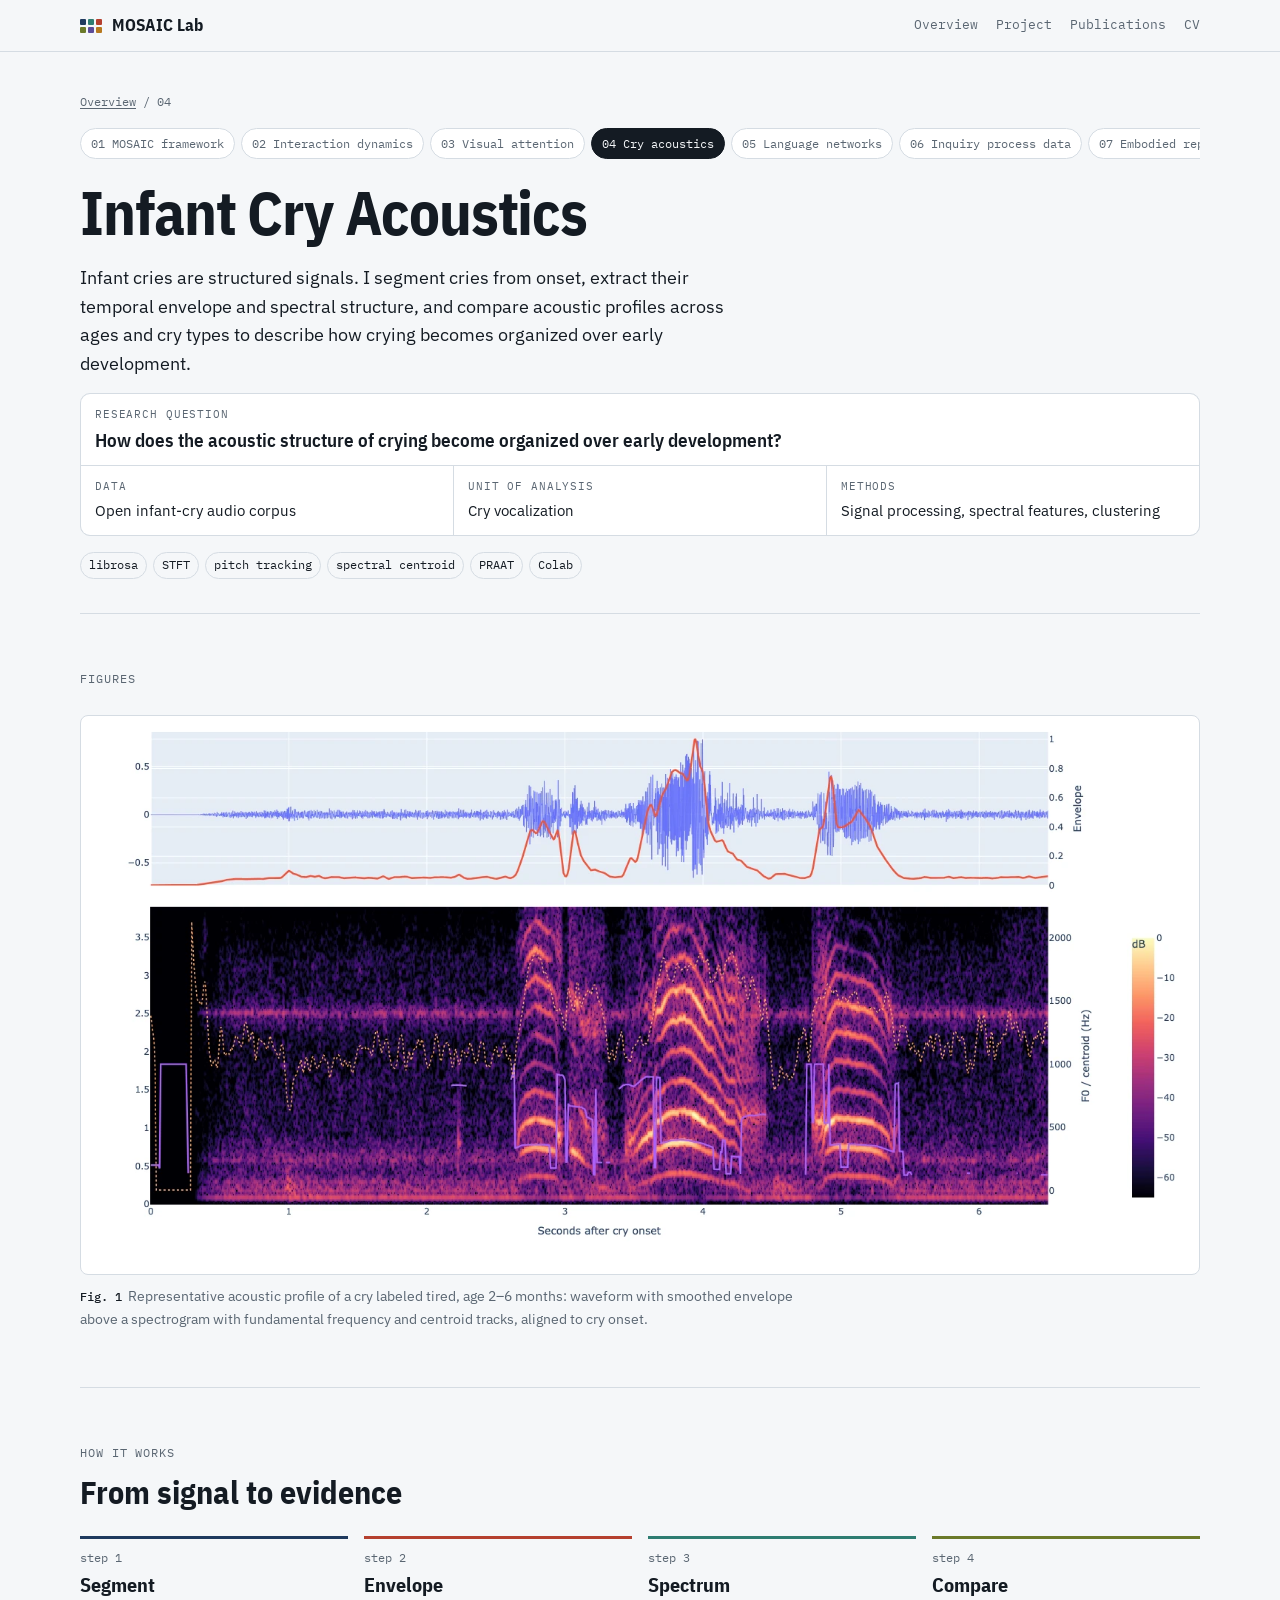
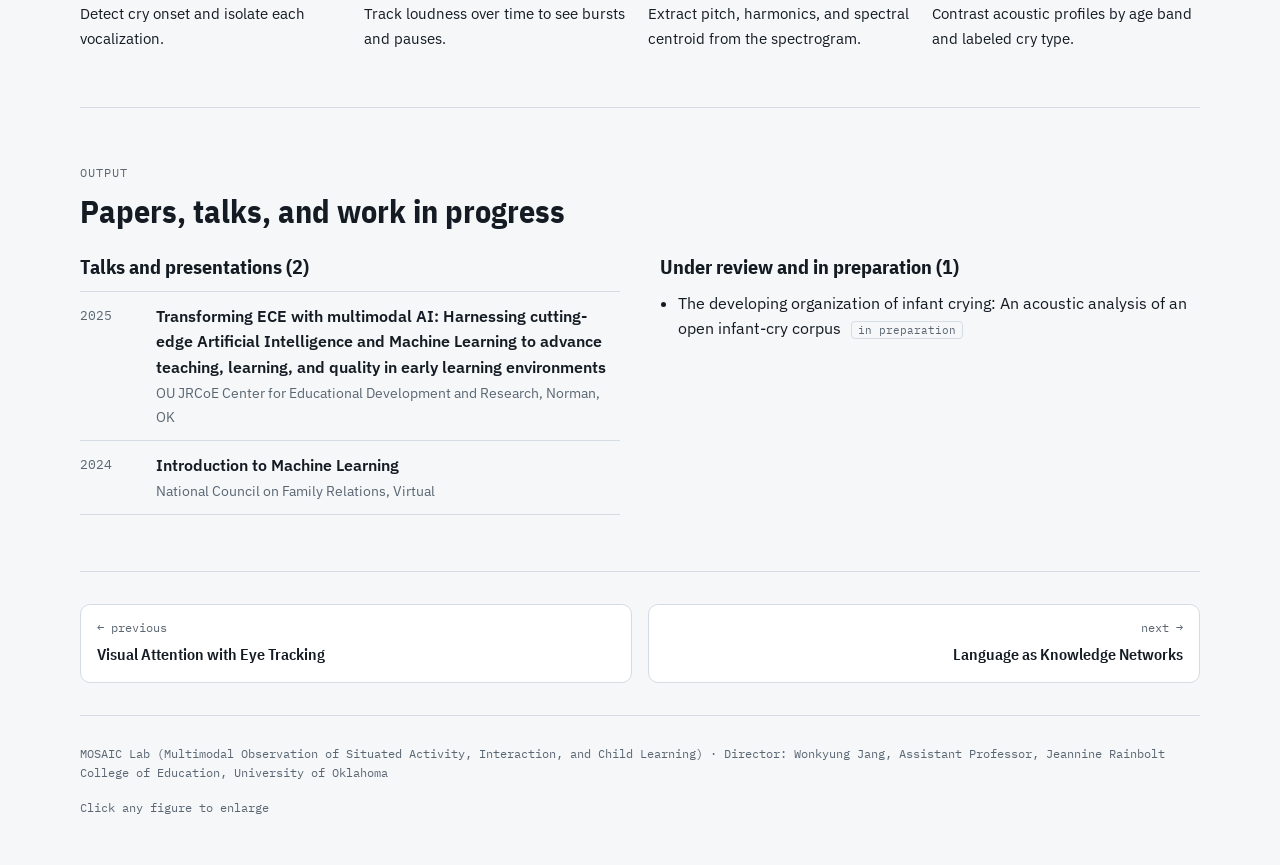
==== acoustics.html @ 07bcce08 "Add files via upload" ====
<!doctype html>
<html lang="en">
<head>
<meta charset="utf-8">
<meta name="viewport" content="width=device-width, initial-scale=1, viewport-fit=cover">
<title>Cry acoustics · MOSAIC Lab</title>
<meta name="description" content="Signal processing on an open infant-cry corpus: envelopes, spectrograms, and pitch tracks by age and cry type.">
<link rel="preconnect" href="https://fonts.googleapis.com">
<link rel="stylesheet" href="https://fonts.googleapis.com/css2?family=IBM+Plex+Sans+Condensed:wght@500;600;700&family=IBM+Plex+Sans:ital,wght@0,400;0,500;0,600;1,400&family=IBM+Plex+Mono:wght@400;500&display=swap">
<link rel="stylesheet" href="site.css">
</head>
<body>
<header class="bar"><div class="wrap">
<a class="nm" href="index.html"><i aria-hidden="true"><b style="background:var(--navy)"></b><b style="background:var(--teal)"></b><b style="background:var(--brick)"></b><b style="background:var(--olive)"></b><b style="background:var(--violet)"></b><b style="background:var(--ochre)"></b></i>MOSAIC Lab</a>
<nav aria-label="Main"><ul><li><a href="index.html">Overview</a></li><li><a href="snapshot.html">Project</a></li><li><a href="publications.html">Publications</a></li><li><a href="cv.html">CV</a></li></ul></nav></div></header>
<div class="wrap">
<div class="phead"><p class="crumb"><a href="index.html">Overview</a> / 04</p><nav class="subnav" aria-label="Research areas"><a href="mosaic.html">01 MOSAIC framework</a><a href="interaction.html">02 Interaction dynamics</a><a href="attention.html">03 Visual attention</a><a href="acoustics.html" aria-current="page">04 Cry acoustics</a><a href="language.html">05 Language networks</a><a href="inquiry.html">06 Inquiry process data</a><a href="embodiment.html">07 Embodied representation</a><a href="genai.html">08 Generative AI audits</a><a href="trajectories.html">09 Family &amp; community systems</a></nav><h1>Infant Cry Acoustics</h1><p class="lede">Infant cries are structured signals. I segment cries from onset, extract their temporal envelope and spectral structure, and compare acoustic profiles across ages and cry types to describe how crying becomes organized over early development.</p><dl class="spec"><div class="q"><dt>Research question</dt><dd>How does the acoustic structure of crying become organized over early development?</dd></div><div><dt>Data</dt><dd>Open infant-cry audio corpus</dd></div><div><dt>Unit of analysis</dt><dd>Cry vocalization</dd></div><div><dt>Methods</dt><dd>Signal processing, spectral features, clustering</dd></div></dl><div class="chips"><span>librosa</span><span>STFT</span><span>pitch tracking</span><span>spectral centroid</span><span>PRAAT</span><span>Colab</span></div></div>
<section aria-label="Figures"><p class="lbl">Figures</p><div class="figs wide"><figure><button class="plate" type="button" data-zoom="cry-spectrogram.webp" data-cap="Representative acoustic profile of a cry labeled tired, age 2–6 months: waveform with smoothed envelope above a spectrogram with fundamental frequency and centroid tracks, aligned to cry onset."><img src="cry-spectrogram.webp" alt="Waveform, envelope, and spectrogram of an infant cry" width="1484" height="728" loading="lazy"></button><figcaption><b>Fig. 1</b>Representative acoustic profile of a cry labeled tired, age 2–6 months: waveform with smoothed envelope above a spectrogram with fundamental frequency and centroid tracks, aligned to cry onset.</figcaption></figure></div></section>
<section aria-labelledby="h-app"><div class="prose"><p class="lbl">How it works</p><h2 id="h-app">From signal to evidence</h2></div><div class="steps"><div class="step"><span class="k">step 1</span><h3>Segment</h3><p>Detect cry onset and isolate each vocalization.</p></div><div class="step"><span class="k">step 2</span><h3>Envelope</h3><p>Track loudness over time to see bursts and pauses.</p></div><div class="step"><span class="k">step 3</span><h3>Spectrum</h3><p>Extract pitch, harmonics, and spectral centroid from the spectrogram.</p></div><div class="step"><span class="k">step 4</span><h3>Compare</h3><p>Contrast acoustic profiles by age band and labeled cry type.</p></div></div></section>
<section aria-labelledby="h-pp"><div class="prose"><p class="lbl">Output</p><h2 id="h-pp">Papers, talks, and work in progress</h2></div><div class="cols2"><div class="block"><h3>Talks and presentations (2)</h3><ol class="bib"><li><span class="y">2025</span><div><p class="t">Transforming ECE with multimodal AI: Harnessing cutting-edge Artificial Intelligence and Machine Learning to advance teaching, learning, and quality in early learning environments</p><p class="v">OU JRCoE Center for Educational Development and Research, Norman, OK</p></div></li><li><span class="y">2024</span><div><p class="t">Introduction to Machine Learning</p><p class="v">National Council on Family Relations, Virtual</p></div></li></ol></div><div class="block"><h3>Under review and in preparation (1)</h3><ul class="clean"><li>The developing organization of infant crying: An acoustic analysis of an open infant-cry corpus <span class="tag">in preparation</span></li></ul></div></div></section>
<nav class="pager" aria-label="Previous and next"><a href="attention.html"><span>← previous</span>Visual Attention with Eye Tracking</a><a class="nx" href="language.html"><span>next →</span>Language as Knowledge Networks</a></nav>
<footer><span>MOSAIC Lab (Multimodal Observation of Situated Activity, Interaction, and Child Learning) · Director: Wonkyung Jang, Assistant Professor, Jeannine Rainbolt College of Education, University of Oklahoma</span><span>Click any figure to enlarge</span></footer>
</div>
<div class="lb" id="lb" hidden role="dialog" aria-modal="true" aria-label="Figure viewer">
<div class="lbbar"><span id="lbcap"></span><span style="display:flex;gap:8px"><button type="button" id="lbz">Zoom 2×</button><button type="button" id="lbx">Close</button></span></div>
<div class="lbimg"><img id="lbimg" alt=""></div></div>
<script src="site.js"></script>
</body>
</html>
---- site.css ----
/* Layout: technical project-page grammar across a multi-page site. 1120px column; each research page = header, figure plates (white like paper figures), method card with equations, then findings, papers, and ongoing work. Palette taken from the figures: caregiver navy, child brick, approach teal, recurrence olive. */
[hidden]{display:none!important}
:root{
  --bg:#F5F7F9; --surface:#FFFFFF; --plate:#FFFFFF; --ink:#141B23; --muted:#5A6672; --rule:#D5DCE3; --soft:#EAEFF3;
  --navy:#1F3A5F; --brick:#B5402F; --teal:#2E7D72; --olive:#6B7A2A; --ochre:#B7791F; --violet:#5B4B9A;
  --accent:#1F3A5F; --accent-2:#B5402F;
  --display:"IBM Plex Sans Condensed","Arial Narrow",system-ui,sans-serif;
  --body:"IBM Plex Sans","Segoe UI",system-ui,sans-serif;
  --mono:"IBM Plex Mono",ui-monospace,Menlo,Consolas,monospace;
  --math:"STIX Two Text","Cambria Math",Georgia,serif;
}
@media (prefers-color-scheme: dark){:root:not([data-theme="light"]){
  --bg:#0E1318; --surface:#151C23; --plate:#F7F7F5; --ink:#E5EBF0; --muted:#97A4B0; --rule:#29343E; --soft:#1B242C;
  --navy:#8FB0DA; --brick:#EE8B78; --teal:#6CC5B6; --olive:#B9C774; --ochre:#E3B254; --violet:#B3A4F0;
  --accent:#8FB0DA; --accent-2:#EE8B78; color-scheme:dark}}
:root[data-theme="dark"]{
  --bg:#0E1318; --surface:#151C23; --plate:#F7F7F5; --ink:#E5EBF0; --muted:#97A4B0; --rule:#29343E; --soft:#1B242C;
  --navy:#8FB0DA; --brick:#EE8B78; --teal:#6CC5B6; --olive:#B9C774; --ochre:#E3B254; --violet:#B3A4F0;
  --accent:#8FB0DA; --accent-2:#EE8B78; color-scheme:dark}

*{box-sizing:border-box}
html{scroll-behavior:smooth}
@media (prefers-reduced-motion:reduce){html{scroll-behavior:auto}}
body{background:var(--bg);color:var(--ink);font-family:var(--body);font-size:1rem;line-height:1.62;margin:0;padding-inline:20px;padding-block:0}
.wrap{max-width:1120px;margin-inline:auto}
a{color:var(--accent);text-underline-offset:2px}
:focus-visible{outline:2px solid var(--accent);outline-offset:3px;border-radius:3px}
h1,h2,h3,h4{font-family:var(--display);line-height:1.12;text-wrap:balance;margin:0}
h1{font-size:clamp(2.3rem,5.4vw,3.8rem);font-weight:700;letter-spacing:-.02em}
h2{font-size:clamp(1.5rem,2.8vw,2rem);font-weight:700}
h3{font-size:1.25rem;font-weight:700}
p{margin:0}
.lbl{font-family:var(--mono);font-size:.72rem;letter-spacing:.08em;text-transform:uppercase;color:var(--muted)}
.prose{max-width:70ch;display:grid;gap:12px}
.lede{font-size:1.15rem;line-height:1.55;max-width:62ch}
.m{font-family:var(--math);font-style:italic;font-size:1.06em}
section{padding-block:56px;border-top:1px solid var(--rule);display:grid;gap:26px}

/* top bar */
.bar{position:sticky;top:env(safe-area-inset-top,0px);z-index:5;background:var(--bg);border-bottom:1px solid var(--rule);margin-inline:-20px;padding-inline:20px}
.bar .wrap{display:flex;justify-content:space-between;align-items:center;gap:10px 16px;flex-wrap:wrap;padding-block:12px}
.bar .nm{font-family:var(--display);font-weight:700;font-size:1.05rem;text-decoration:none;color:var(--ink);display:flex;gap:10px;align-items:center}
.bar .nm i{display:grid;grid-template-columns:repeat(3,6px);gap:2px}
.bar .nm i b{width:6px;height:6px;border-radius:1px;display:block}
.bar ul{display:flex;gap:18px;flex-wrap:wrap;list-style:none;margin:0;padding:0;font-family:var(--mono);font-size:.8rem}
.bar ul a{color:var(--muted);text-decoration:none;padding-block:4px}
.bar ul a:hover,.bar ul a[aria-current="page"]{color:var(--ink)}
.bar ul a[aria-current="page"]{border-bottom:2px solid var(--accent-2)}

/* hero (home) */
.hero{display:grid;gap:26px;padding-block:44px 40px}
.hero-top{display:grid;grid-template-columns:minmax(0,1fr) auto;gap:20px;align-items:end}
.role{font-family:var(--mono);font-size:.82rem;color:var(--muted);line-height:1.7}
.thesis{font-size:1.2rem;line-height:1.5;max-width:58ch}
.thesis b{color:var(--accent-2);font-weight:600}
.cta{display:flex;flex-wrap:wrap;gap:10px}
.btn{font-family:var(--mono);font-size:.8rem;padding:9px 14px;border-radius:6px;border:1px solid var(--rule);background:var(--surface);color:var(--ink);text-decoration:none;cursor:pointer;display:inline-block}
.btn.pri{background:var(--ink);color:var(--bg);border-color:var(--ink)}
.engine{background:var(--surface);border:1px solid var(--rule);border-radius:12px;overflow:hidden;display:grid}
.engine canvas{display:block;width:100%;height:auto;aspect-ratio:1120/420}
.engine .legend{display:flex;flex-wrap:wrap;gap:6px 18px;padding:10px 16px;border-top:1px solid var(--rule);font-family:var(--mono);font-size:.72rem;color:var(--muted)}
.engine .legend span{display:inline-flex;gap:6px;align-items:center}
.engine .legend i{width:10px;height:10px;border-radius:2px;display:inline-block}
.kpis{display:grid;grid-template-columns:repeat(auto-fit,minmax(150px,1fr));gap:1px;background:var(--rule);border:1px solid var(--rule);border-radius:10px;overflow:hidden}
.kpis div{background:var(--surface);padding:16px 18px;display:grid;gap:2px;align-content:start}
.kpis strong{font-family:var(--display);font-size:1.85rem;font-weight:700;font-variant-numeric:tabular-nums;line-height:1.05}
.kpis span{font-size:.84rem;color:var(--muted)}

/* area cards */
.areas{display:grid;grid-template-columns:repeat(auto-fill,minmax(300px,1fr));gap:18px}
.area{display:grid;grid-template-rows:auto 1fr;background:var(--surface);border:1px solid var(--rule);border-radius:10px;overflow:hidden;text-decoration:none;color:var(--ink);transition:border-color .15s,transform .15s}
.area:hover{border-color:var(--accent)}
@media (prefers-reduced-motion:no-preference){.area:hover{transform:translateY(-2px)}}
.area .th{background:var(--plate);aspect-ratio:16/9;overflow:hidden;border-bottom:1px solid var(--rule)}
.area .th img,.area .th svg{width:100%;height:100%;object-fit:cover;object-position:top center;display:block}
.area .bd{padding:14px 16px 16px;display:grid;gap:6px;align-content:start}
.area .no{font-family:var(--mono);font-size:.72rem;color:var(--accent-2)}
.area p{font-size:.92rem;color:var(--muted)}
.area .chips{margin-top:4px}

/* research page header */
.phead{padding-block:40px 34px;display:grid;gap:16px}
.crumb{font-family:var(--mono);font-size:.76rem;color:var(--muted)}
.crumb a{color:var(--muted)}
.subnav{display:flex;gap:6px;overflow-x:auto;padding-bottom:4px;scrollbar-width:thin}
.subnav a{flex:none;font-family:var(--mono);font-size:.74rem;padding:5px 10px;border:1px solid var(--rule);border-radius:99px;color:var(--muted);text-decoration:none;background:var(--surface)}
.subnav a[aria-current="page"]{background:var(--ink);color:var(--bg);border-color:var(--ink)}
.facts{display:flex;flex-wrap:wrap;gap:8px}

/* figures */
figure{margin:0;display:grid;gap:10px;min-width:0;align-content:start}
.plate{background:var(--plate);border:1px solid var(--rule);border-radius:8px;padding:10px;cursor:zoom-in;display:block;width:100%;font:inherit}
.plate img{display:block;width:100%;height:auto;border-radius:3px}
figcaption{font-size:.88rem;color:var(--muted);max-width:90ch}
figcaption b{font-family:var(--mono);font-weight:500;color:var(--ink);font-size:.78rem;margin-right:6px}
.figs{display:grid;grid-template-columns:repeat(auto-fit,minmax(min(100%,320px),1fr));gap:24px;align-items:start}
.figs.wide{grid-template-columns:1fr}

.split{display:grid;grid-template-columns:minmax(0,1.5fr) minmax(0,1fr);gap:28px;align-items:start}
.card{background:var(--surface);border:1px solid var(--rule);border-radius:10px;padding:18px;display:grid;gap:14px;min-width:0;align-content:start}
.card h4{font-family:var(--mono);font-weight:500;font-size:.72rem;letter-spacing:.08em;text-transform:uppercase;color:var(--muted)}
.eq{font-family:var(--math);font-size:1.02rem;line-height:1.9;overflow-x:auto;padding:10px 12px;background:var(--soft);border-radius:6px}
.eq .c{font-family:var(--mono);font-style:normal;font-size:.7rem;color:var(--muted);margin-left:8px}
ul.clean{margin:0;padding-left:18px;display:grid;gap:7px}
.chips{display:flex;flex-wrap:wrap;gap:6px}
.chips span{font-family:var(--mono);font-size:.72rem;padding:3px 8px;border-radius:99px;border:1px solid var(--rule);color:var(--ink);background:var(--bg)}

.findings{display:grid;gap:12px;counter-reset:f}
.finding{display:grid;grid-template-columns:36px 1fr;gap:12px;align-items:start;background:var(--surface);border:1px solid var(--rule);border-radius:10px;padding:14px 16px}
.finding::before{counter-increment:f;content:counter(f,decimal-leading-zero);font-family:var(--mono);font-size:.8rem;color:var(--accent-2);padding-top:2px}

.steps{display:grid;grid-template-columns:repeat(auto-fit,minmax(200px,1fr));gap:16px}
.step{border-top:3px solid var(--navy);padding-top:10px;display:grid;gap:6px;align-content:start}
.step:nth-child(4n+2){border-color:var(--brick)} .step:nth-child(4n+3){border-color:var(--teal)} .step:nth-child(4n+4){border-color:var(--olive)}
.step p{font-size:.93rem}
.step .k{font-family:var(--mono);font-size:.72rem;color:var(--muted)}

/* bibliography */
.bib{list-style:none;margin:0;padding:0;display:grid}
.bib li{display:grid;grid-template-columns:62px 1fr;gap:14px;padding-block:12px;border-bottom:1px solid var(--rule)}
.bib li:first-child{border-top:1px solid var(--rule)}
.bib .y{font-family:var(--mono);font-size:.8rem;color:var(--muted);padding-top:2px}
.bib .t{font-weight:600}
.bib .v{font-size:.9rem;color:var(--muted)}
.tag{font-family:var(--mono);font-size:.66rem;padding:1px 6px;border:1px solid var(--rule);border-radius:4px;margin-left:6px;color:var(--muted);white-space:nowrap}
.tag.st{border-color:var(--teal);color:var(--teal)}
.me{color:var(--ink);font-weight:600}
.cols2{display:grid;grid-template-columns:repeat(auto-fit,minmax(min(100%,420px),1fr));gap:30px 40px;align-items:start}
.block{display:grid;gap:12px;align-content:start}

.seg{display:flex;flex-wrap:wrap;border:1px solid var(--rule);border-radius:7px;overflow:hidden;width:max-content;max-width:100%}
.seg button{font-family:var(--mono);font-size:.76rem;padding:7px 11px;background:transparent;color:var(--muted);border:0;border-right:1px solid var(--rule);cursor:pointer}
.seg button:last-child{border-right:0}
.seg button[aria-pressed="true"]{background:var(--ink);color:var(--bg)}

/* tables */
.tbl{overflow-x:auto;border:1px solid var(--rule);border-radius:10px;background:var(--surface)}
table{border-collapse:collapse;width:100%;min-width:640px;font-size:.92rem}
th,td{text-align:left;padding:10px 14px;border-bottom:1px solid var(--rule);vertical-align:top}
th{font-family:var(--mono);font-size:.7rem;letter-spacing:.07em;text-transform:uppercase;color:var(--muted);font-weight:500}
tr:last-child td{border-bottom:0}
td.num{font-family:var(--mono);font-variant-numeric:tabular-nums;white-space:nowrap}

.stack{display:grid;grid-template-columns:repeat(auto-fit,minmax(240px,1fr));gap:1px;background:var(--rule);border:1px solid var(--rule);border-radius:10px;overflow:hidden}
.stack div{background:var(--surface);padding:16px;display:grid;gap:6px;align-content:start}
.stack p{font-family:var(--mono);font-size:.8rem;line-height:1.7}
.list{margin:0;padding:0;list-style:none;display:grid;gap:8px;font-size:.94rem}
.list li span{font-family:var(--mono);font-size:.76rem;color:var(--muted);margin-right:8px}

/* MOSAIC score */
.score{background:var(--surface);border:1px solid var(--rule);border-radius:10px;padding:18px;display:grid;gap:12px}
.score-head{display:flex;justify-content:space-between;align-items:flex-end;gap:14px;flex-wrap:wrap}
.svgbox{overflow-x:auto}
.svgbox svg{display:block;min-width:640px;width:100%;height:auto}
.ev{cursor:pointer}
.ev:hover rect.b,.ev.sel rect.b{stroke:var(--ink);stroke-width:2}
.readout{display:grid;grid-template-columns:auto 1fr;gap:3px 14px;font-size:.92rem;border-top:1px dashed var(--rule);padding-top:10px;margin:0}
.readout dt{font-family:var(--mono);font-size:.72rem;color:var(--muted);text-transform:uppercase;letter-spacing:.06em;padding-top:3px}
.readout dd{margin:0;min-width:0}
.note{font-family:var(--mono);font-size:.72rem;color:var(--muted)}

.pager{display:grid;grid-template-columns:1fr 1fr;gap:16px;padding-block:32px;border-top:1px solid var(--rule)}
.pager a{display:grid;gap:4px;padding:14px 16px;border:1px solid var(--rule);border-radius:10px;background:var(--surface);text-decoration:none;color:var(--ink);font-family:var(--display);font-weight:600}
.pager a span{font-family:var(--mono);font-size:.72rem;color:var(--muted);font-weight:400}
.pager a.nx{text-align:right}
.contact{display:flex;flex-wrap:wrap;gap:12px;align-items:center}
.contact code{font-family:var(--mono);font-size:.95rem;padding:8px 12px;background:var(--surface);border:1px solid var(--rule);border-radius:6px;user-select:all}
footer{border-top:1px solid var(--rule);padding-block:28px 48px;font-family:var(--mono);font-size:.74rem;color:var(--muted);display:flex;justify-content:space-between;gap:16px;flex-wrap:wrap}

/* lightbox */
.lb{position:fixed;inset:0;z-index:20;background:rgba(8,12,16,.92);display:grid;grid-template-rows:auto 1fr;padding:calc(env(safe-area-inset-top,0px) + 10px) 12px calc(env(safe-area-inset-bottom,0px) + 12px)}
.lb .lbbar{display:flex;justify-content:space-between;align-items:center;gap:12px;color:#E5EBF0;font-family:var(--mono);font-size:.8rem;padding-bottom:8px}
.lb button{font-family:var(--mono);font-size:.8rem;background:#1D262E;color:#E5EBF0;border:1px solid #3A4651;border-radius:6px;padding:7px 12px;cursor:pointer}
.lb .lbimg{overflow:auto;background:#fff;border-radius:6px}
.lb img{display:block;max-width:none;width:100%}
.lb.z img{width:200%}

@media (max-width:860px){.split,.hero-top{grid-template-columns:1fr}}
@media (max-width:560px){.bib li{grid-template-columns:1fr;gap:2px}section{padding-block:44px}.pager{grid-template-columns:1fr}}

/* network map + spec + matrix */
.netbox{background:var(--surface);border:1px solid var(--rule);border-radius:12px;overflow-x:auto}
#netmap{display:block;width:100%;min-width:900px;height:auto}
#netmap text{font-family:var(--mono);font-size:12.5px;fill:var(--ink)}
#netmap .hd{font-size:11px;fill:var(--muted);letter-spacing:.12em}
#netmap .th{font-size:10.5px;letter-spacing:.06em;font-weight:500}
#netmap .e{fill:none;stroke-width:1.4;opacity:.42}
#netmap .area rect{fill:var(--surface);stroke-width:1.5}
#netmap .area .sw{stroke:none}
#netmap .area text{font-family:var(--display);font-size:14.5px;font-weight:600}
#netmap .data rect{fill:var(--ink)}
#netmap .method circle{fill:var(--brick)}
#netmap .n{cursor:pointer;outline:none}
#netmap.hl .e{opacity:.05}
#netmap.hl .e.on{opacity:.95;stroke-width:2.4}
#netmap.hl .n,#netmap.hl .th{opacity:.22}
#netmap.hl .n.on{opacity:1}
@media (prefers-reduced-motion:no-preference){#netmap .e,#netmap .n,#netmap .th{transition:opacity .15s}}
.netcap{display:flex;flex-wrap:wrap;gap:6px 18px;padding:10px 16px;border-top:1px solid var(--rule);font-family:var(--mono);font-size:.72rem;color:var(--muted);min-width:0}
.netcap i{width:10px;height:10px;display:inline-block;margin-right:6px;vertical-align:-1px}
.spec{display:grid;grid-template-columns:repeat(3,minmax(0,1fr));gap:1px;background:var(--rule);border:1px solid var(--rule);border-radius:10px;overflow:hidden;margin:0}
.spec div{background:var(--surface);padding:12px 14px;display:grid;gap:4px;align-content:start}
.spec dt{font-family:var(--mono);font-size:.68rem;letter-spacing:.08em;text-transform:uppercase;color:var(--muted)}
.spec dd{margin:0;font-size:.93rem}
.spec .q{grid-column:1/-1}
.spec .q dd{font-family:var(--display);font-size:1.2rem;font-weight:600;line-height:1.3}
.mx{overflow-x:auto;border:1px solid var(--rule);border-radius:10px;background:var(--surface)}
.mx table{min-width:900px;font-size:.88rem}
.mx th.v{writing-mode:vertical-rl;transform:rotate(180deg);height:210px;padding:10px 6px;text-align:left;vertical-align:bottom;white-space:nowrap;text-transform:none;letter-spacing:0;font-size:.74rem}
.mx td{text-align:center;padding:8px 6px}
.mx td.a{text-align:left;white-space:nowrap;padding-left:14px}
.mx td.a a{color:var(--ink);text-decoration:none;font-weight:500}
.mx .dot{display:inline-block;width:12px;height:12px;border-radius:50%}
.mx tr.tg td{font-family:var(--mono);font-size:.68rem;letter-spacing:.08em;text-transform:uppercase;color:var(--muted);text-align:left;padding:10px 14px 4px;background:var(--bg)}
@media (max-width:700px){.spec{grid-template-columns:1fr}}
.pdfbox{border:1px solid var(--rule);border-radius:10px;overflow:hidden;background:var(--plate)}
.pdfbox iframe{display:block;width:100%;height:min(85vh,1100px);border:0}
/* AI hero diagram */
.aibox{background:var(--surface);border:1px solid var(--rule);border-radius:12px;overflow-x:auto}
#aihero{display:block;width:100%;min-width:900px;height:auto}
#aihero text{font-family:var(--mono);fill:var(--ink)}
#aihero .h{font-size:11px;letter-spacing:.12em;fill:var(--muted)}
#aihero .sep{stroke:var(--rule)}
#aihero .card{fill:var(--plate);stroke:var(--rule)}
#aihero .tx{font-size:9.8px;fill:#141B23}
#aihero .sp{font-weight:500}
#aihero .cl{font-size:10.5px;fill:#fff}
#aihero .el{font-size:11px}
#aihero .sm{font-size:10.5px;fill:var(--muted)}
#aihero .xs{font-size:9.5px;fill:var(--muted)}
#aihero .bl{font-size:12px;font-weight:500}
#aihero .flow{stroke:var(--muted);stroke-width:1.2;fill:none}
#aihero .wire{fill:none;stroke-width:1.6;opacity:.55}
#aihero .gedge{fill:none;stroke-width:1.8;opacity:.6}
#aihero .block{fill:var(--soft);stroke:var(--ink);stroke-width:1.2}
#aihero .layer{fill:var(--surface);stroke:var(--rule)}
#aihero .node{fill:var(--surface);stroke-width:2.4}
#aihero .tok{opacity:.85;animation:tok 2.4s ease-in-out infinite}
#aihero .att{fill:var(--navy);opacity:var(--a);animation:att 4s ease-in-out infinite}
#aihero .pt{animation:pt 3s ease-in-out infinite}
#aihero .bar{fill:var(--brick);transform-box:fill-box;transform-origin:bottom;animation:bar 3.2s ease-in-out infinite}
@keyframes tok{0%,100%{opacity:.35}50%{opacity:.95}}
@keyframes att{0%,100%{opacity:var(--a)}50%{opacity:calc(var(--a) * .25)}}
@keyframes pt{0%,100%{transform:translate(0,0)}50%{transform:translate(1.5px,-1.5px)}}
@keyframes bar{0%,100%{transform:scaleY(1)}50%{transform:scaleY(.8)}}
@media (prefers-reduced-motion:reduce){#aihero *{animation:none!important}}
/* research-at-a-glance mosaic */
.bento{display:grid;grid-template-columns:repeat(4,minmax(0,1fr));grid-auto-rows:190px;grid-auto-flow:dense;gap:12px}
.tile{position:relative;display:block;border:1px solid var(--rule);border-radius:10px;overflow:hidden;background:var(--plate);text-decoration:none;color:var(--ink)}
.tile.t-wide{grid-column:span 2}
.tile.t-tall{grid-row:span 2}
.tile .ti{position:absolute;inset:0;display:block}
.tile img{width:100%;height:100%;object-fit:cover;object-position:top center;display:block}
@media (prefers-reduced-motion:no-preference){.tile img{transition:transform .35s}.tile:hover img{transform:scale(1.04)}}
.tile .tc{position:absolute;left:0;right:0;bottom:0;display:grid;gap:2px;padding:10px 12px;background:var(--surface);border-top:1px solid var(--rule)}
.tile .tk{font-family:var(--mono);font-size:.68rem;letter-spacing:.08em;text-transform:uppercase;color:var(--accent-2)}
.tile .tt{font-family:var(--display);font-weight:600;font-size:.95rem;line-height:1.25}
.tile:hover{border-color:var(--accent)}
@media (max-width:860px){.bento{grid-template-columns:repeat(2,minmax(0,1fr))}}
@media (max-width:480px){.bento{grid-template-columns:1fr;grid-auto-rows:220px}.tile.t-wide{grid-column:auto}.tile.t-tall{grid-row:auto}}
/* uniform boxes */
.bento{grid-template-columns:repeat(4,minmax(0,1fr));grid-auto-rows:auto}
.tile{aspect-ratio:4/3.4;grid-column:auto!important;grid-row:auto!important}
.areas{grid-auto-rows:1fr}
@media (max-width:860px){.bento{grid-template-columns:repeat(2,minmax(0,1fr))}}
@media (max-width:480px){.bento{grid-template-columns:1fr}}
.area h3{display:-webkit-box;-webkit-line-clamp:2;-webkit-box-orient:vertical;overflow:hidden;min-height:2.24em}
.area .bd p{display:-webkit-box;-webkit-line-clamp:3;-webkit-box-orient:vertical;overflow:hidden;min-height:4.7em}
/* modality cards */
.mods{display:grid;grid-template-columns:repeat(4,minmax(0,1fr));grid-auto-rows:1fr;gap:16px}
.mod{display:grid;grid-template-rows:auto 1fr;border:1px solid var(--rule);border-radius:12px;overflow:hidden;background:var(--surface);text-decoration:none;color:var(--ink)}
.mod:hover{border-color:var(--accent)}
.mod .mi{display:block;aspect-ratio:4/3;background:var(--plate);border-bottom:1px solid var(--rule);overflow:hidden}
.mod .mi img{width:100%;height:100%;object-fit:cover;object-position:center top;display:block}
@media (prefers-reduced-motion:no-preference){.mod .mi img{transition:transform .35s}.mod:hover .mi img{transform:scale(1.04)}}
.mod .mb{display:grid;grid-template-rows:auto auto 1fr auto;gap:6px;padding:14px 16px 16px}
.mod .mk{font-family:var(--mono);font-size:.7rem;letter-spacing:.08em;text-transform:uppercase;color:var(--accent-2)}
.mod .mt{font-family:var(--display);font-weight:700;font-size:1.2rem;line-height:1.2}
.mod .md{font-size:.9rem;color:var(--muted)}
.mod .mg{font-family:var(--mono);font-size:.76rem;color:var(--accent)}
.more{font-size:.98rem}
@media (max-width:980px){.mods{grid-template-columns:repeat(2,minmax(0,1fr))}}
@media (max-width:520px){.mods{grid-template-columns:1fr}}
.mod .mi.fit img{object-fit:contain;padding:10px}
.mod .mi{aspect-ratio:16/11}.mod .mi.fit img{object-fit:contain;padding:8px}
.mods{grid-template-columns:repeat(2,minmax(0,1fr));gap:20px}.mod .mi{aspect-ratio:16/10}.mod .mi.fit img{padding:14px}@media (max-width:700px){.mods{grid-template-columns:1fr}}
#aihero .traj{stroke-dasharray:600;stroke-dashoffset:600;animation:draw 5s ease-out infinite}@keyframes draw{0%{stroke-dashoffset:600}55%,100%{stroke-dashoffset:0}}@media (prefers-reduced-motion:reduce){#aihero .traj{stroke-dashoffset:0}}
/* one large row per modality */
.mods{grid-template-columns:1fr!important;grid-auto-rows:auto;gap:22px}
.mod{grid-template-columns:minmax(0,1.85fr) minmax(0,1fr);grid-template-rows:auto}
.mod .mi{aspect-ratio:auto;height:clamp(300px,36vw,460px);border-bottom:0;border-right:1px solid var(--rule)}
.mod .mi.fit img{padding:16px}
.mod .mb{align-content:center;grid-template-rows:auto auto auto auto;gap:10px;padding:26px 28px}
.mod .mt{font-size:1.5rem}
.mod .md{font-size:1rem;line-height:1.6}
.mod:nth-child(even){grid-template-columns:minmax(0,1fr) minmax(0,1.85fr)}
.mod:nth-child(even) .mi{order:2;border-right:0;border-left:1px solid var(--rule)}
@media (max-width:820px){.mod,.mod:nth-child(even){grid-template-columns:1fr}.mod .mi,.mod:nth-child(even) .mi{order:0;height:auto;aspect-ratio:16/10;border:0;border-bottom:1px solid var(--rule)}}
/* full-width image, text below */
.mod,.mod:nth-child(even){grid-template-columns:1fr!important;grid-template-rows:auto auto}
.mod .mi,.mod:nth-child(even) .mi{order:0;height:auto;aspect-ratio:auto;border:0;border-bottom:1px solid var(--rule);display:flex;justify-content:center;background:var(--plate)}
.mod .mi.fit img{width:100%;height:auto;max-height:640px;object-fit:contain;padding:18px}
.mod .mb{grid-template-columns:minmax(0,1fr) minmax(0,1.4fr);grid-template-rows:auto auto;column-gap:32px;row-gap:6px;padding:20px 26px 22px;align-items:start}
.mod .mk{grid-column:1}
.mod .mt{grid-column:1;font-size:1.45rem}
.mod .md{grid-column:2;grid-row:1 / span 3}
.mod .mg{grid-column:1}
@media (max-width:820px){.mod .mb{grid-template-columns:1fr}.mod .md{grid-column:1;grid-row:auto}}
.mod .parts{grid-column:1 / -1;display:grid;grid-template-columns:repeat(auto-fit,minmax(170px,1fr));gap:1px;background:var(--rule);border:1px solid var(--rule);border-radius:8px;overflow:hidden;margin-top:12px}
.mod .pt{background:var(--bg);padding:10px 12px;display:grid;gap:3px;align-content:start}
.mod .pt b{font-family:var(--mono);font-size:.74rem;font-weight:500;letter-spacing:.04em;color:var(--ink)}
.mod .pt span{font-size:.86rem;line-height:1.45;color:var(--muted)}
.mod .md{grid-row:1 / span 3}
/* multimodal stream viewer (deliberately dark, single theme) */
.mv{background:#0B1116;color:#DCE4EA;border-radius:14px;border:1px solid #1E2A33;overflow-x:auto;box-shadow:0 20px 50px -30px rgba(0,0,0,.5)}
.mvh{display:flex;align-items:center;gap:14px;flex-wrap:wrap;padding:12px 18px;border-bottom:1px solid #1E2A33;font-family:var(--mono);font-size:.74rem;letter-spacing:.06em;color:#8FA0AD;min-width:860px}
.mvdot{width:9px;height:9px;border-radius:50%;background:#E5574A;box-shadow:0 0 0 4px rgba(229,87,74,.18)}
@media (prefers-reduced-motion:no-preference){.mvdot{animation:rec 1.4s ease-in-out infinite}@keyframes rec{50%{opacity:.35}}}
.mvt{margin-left:auto;color:#DCE4EA;font-variant-numeric:tabular-nums}
.mvs{padding:3px 10px;border-radius:99px;background:#16323A;color:#7DD3C4;min-width:120px;text-align:center}
.mvg{position:relative;display:grid;grid-template-columns:128px minmax(0,1fr);row-gap:8px;padding:14px 18px 10px;min-width:860px}
.ml{font-family:var(--mono);font-size:.7rem;letter-spacing:.08em;text-transform:uppercase;color:#7F909D;align-self:center}
.mr{position:relative;height:58px;display:flex;gap:3px;border-radius:6px;overflow:hidden;background:#121B22}
.mr.tall{height:104px}
.vt{flex:1;background-size:cover;background-position:center;filter:saturate(1.05)}
.vt.wide{background-size:100% 100%}
.sp .chip{position:absolute;top:50%;transform:translateY(-50%);white-space:nowrap;font-family:var(--mono);font-size:.72rem;padding:5px 9px;border-radius:6px;background:#17222B;border:1px solid #26343F;color:#DCE4EA}
.sp .chip b{font-weight:500;margin-right:4px}
.sp .chip.c b{color:#F08A74}.sp .chip.t b{color:#8FB0DA}
.sig svg{width:100%;height:100%;display:block}
.sig path{fill:none;stroke-width:1.6;vector-effect:non-scaling-stroke}
.sig .w1{stroke:#8FB0DA}.sig .w2{stroke:#F08A74}
.st .sb{position:absolute;top:14px;bottom:14px;border-radius:3px}
.sb.sf,.mvf i.sf{background:#3CC7B6}.sb.rs,.mvf i.rs{background:#6B7C8A}.sb.dc,.mvf i.dc{background:#E5574A}
.ph{position:absolute;top:6px;bottom:2px;left:calc(146px + 0%);width:2px;background:#F4F7F9;box-shadow:0 0 12px 2px rgba(244,247,249,.55);pointer-events:none}
.ph::before{content:"";position:absolute;top:-4px;left:-5px;width:12px;height:8px;border-radius:2px;background:#F4F7F9}
.mvf{display:flex;flex-wrap:wrap;gap:6px 18px;padding:10px 18px 14px;border-top:1px solid #1E2A33;font-family:var(--mono);font-size:.7rem;color:#7F909D;min-width:860px}
.mvf i{display:inline-block;width:10px;height:10px;border-radius:2px;margin-right:6px;vertical-align:-1px}
.mvn{margin-left:auto}
.hero .mv{margin-top:6px}
/* theory */
.theory{display:grid;grid-template-columns:repeat(3,minmax(0,1fr));gap:18px}
.tc{background:var(--surface);border:1px solid var(--rule);border-radius:12px;padding:18px;display:grid;gap:10px;align-content:start}
.tc svg{width:100%;height:auto;display:block;background:var(--soft);border-radius:8px}
.tc svg text{font-family:var(--mono);font-size:8.5px;fill:var(--muted)}
.tc .r4{fill:none;stroke:var(--olive);stroke-width:1.4}.tc .r3{fill:none;stroke:var(--teal);stroke-width:1.4}.tc .r2{fill:none;stroke:var(--navy);stroke-width:1.4}.tc .r1{fill:var(--brick)}
.tc .tie{stroke:var(--muted);stroke-width:1.2}.tc .nd{fill:var(--surface);stroke:var(--navy);stroke-width:1.6}
.tc .bas{fill:none;stroke:var(--teal);stroke-dasharray:3 3}.tc .at{fill:var(--teal)}
.tc .trj{fill:none;stroke:var(--brick);stroke-width:1.8;stroke-dasharray:400;stroke-dashoffset:0}
@media (prefers-reduced-motion:no-preference){.tc .trj{animation:trj 6s ease-in-out infinite}@keyframes trj{0%{stroke-dashoffset:400}60%,100%{stroke-dashoffset:0}}}
.tc .dm rect{fill:var(--surface);stroke:var(--navy);stroke-width:1.4}
.tc .dm + text,.tc svg text{fill:var(--ink)}
.tc .cs{fill:none;stroke:var(--brick);stroke-width:1.8}.tc .cs2{fill:none;stroke:var(--brick);stroke-width:1.2;stroke-dasharray:3 3;opacity:.6}
.tc .tk{font-family:var(--mono);font-size:.72rem;letter-spacing:.06em;text-transform:uppercase;color:var(--accent-2)}
.tc p{font-size:.94rem}
.tc .tn{font-size:.9rem;color:var(--muted);border-top:1px dashed var(--rule);padding-top:10px}
.tc .tn b{display:block;font-family:var(--mono);font-size:.68rem;letter-spacing:.08em;text-transform:uppercase;color:var(--ink);font-weight:500;margin-bottom:3px}
@media (max-width:900px){.theory{grid-template-columns:1fr}}
.tagline{font-family:var(--display);font-size:clamp(1.35rem,2.6vw,1.9rem);font-weight:600;line-height:1.25;color:var(--accent-2);max-width:30ch;text-wrap:balance}
.pull{margin:0 0 8px;padding:6px 0 6px 22px;border-left:4px solid var(--accent-2);max-width:62ch;display:grid;gap:6px}
.pull p{font-family:var(--display);font-size:clamp(1.3rem,2.4vw,1.75rem);font-weight:600;line-height:1.3;text-wrap:balance}
.pull cite{font-style:normal;font-family:var(--mono);font-size:.78rem;letter-spacing:.06em;color:var(--muted)}
#aihero .cll{font-size:10.5px;font-weight:500;letter-spacing:.04em}
.lab{display:inline-flex;align-items:center;gap:10px;flex-wrap:wrap;width:max-content;max-width:100%;padding:7px 14px 7px 10px;border:1px solid var(--rule);border-radius:99px;background:var(--surface);font-size:.92rem;color:var(--muted)}
.lab b{color:var(--ink);font-family:var(--display);font-weight:700;letter-spacing:.02em}
.labmark{display:grid;grid-template-columns:repeat(3,7px);gap:2px}
.labmark i{width:7px;height:7px;border-radius:1.5px;display:block}
.fields{display:flex;flex-wrap:wrap;gap:6px}
.fields span{font-family:var(--mono);font-size:.74rem;padding:4px 10px;border-radius:99px;border:1px solid var(--rule);color:var(--ink);background:var(--surface)}
.cvdl{display:flex;justify-content:space-between;align-items:center;gap:16px;flex-wrap:wrap;padding:18px 20px;border:1px solid var(--rule);border-radius:12px;background:var(--surface)}.cvdl p{font-size:.95rem;margin-top:4px}
.awf{display:grid;grid-template-columns:repeat(4,minmax(0,1fr));gap:14px}
.aw{background:var(--surface);border:1px solid var(--rule);border-top:3px solid var(--accent-2);border-radius:10px;padding:16px;display:grid;gap:6px;align-content:start}
.aw h3{font-size:1.08rem;line-height:1.25}
.aw p{font-size:.86rem;color:var(--muted)}
.ay{font-family:var(--mono);font-size:.76rem;color:var(--accent-2);font-variant-numeric:tabular-nums}
.awl{list-style:none;margin:0;padding:0;display:grid;grid-template-columns:repeat(2,minmax(0,1fr));gap:0 32px}
.awl li{display:grid;grid-template-columns:48px 1fr;gap:10px;padding:10px 0;border-bottom:1px solid var(--rule);font-size:.93rem;color:var(--muted)}
.awl li b{color:var(--ink);font-weight:600}
@media (max-width:900px){.awf{grid-template-columns:repeat(2,minmax(0,1fr))}.awl{grid-template-columns:1fr}}
@media (max-width:480px){.awf{grid-template-columns:1fr}}
.awl li{grid-template-columns:48px 1fr auto;align-items:start}.lv{font-family:var(--mono);font-size:.68rem;letter-spacing:.06em;text-transform:uppercase;padding:2px 8px;border:1px solid var(--rule);border-radius:99px;color:var(--muted);white-space:nowrap}
.ptopic{display:grid;gap:10px;margin-top:10px}.ptopic h3{font-size:1.15rem;color:var(--accent-2)}
.mod .md .why{display:block;margin-top:10px;font-style:normal;color:var(--ink);font-weight:500;border-left:3px solid var(--accent-2);padding-left:12px}
.mod .md{display:grid;gap:10px}
.mod .kf{display:block;padding:10px 12px;border-radius:8px;background:var(--bg);border-left:3px solid var(--accent-2);color:var(--ink);font-size:.95rem;line-height:1.5}
.mod .kf.bt{border-left-color:var(--teal)}
.mod .kf b{display:block;font-family:var(--mono);font-weight:500;font-size:.68rem;letter-spacing:.08em;text-transform:uppercase;color:var(--accent-2);margin-bottom:2px}
.mod .kf.bt b{color:var(--teal)}
.wip{display:grid;grid-template-columns:repeat(3,minmax(0,1fr));gap:16px}
.wipc{background:var(--surface);border:1px solid var(--rule);border-radius:12px;padding:18px;display:grid;gap:10px;align-content:start;min-width:0}
.wipc h3{font-size:1.1rem;color:var(--accent-2)}
.wipc ul.clean{font-size:.9rem;gap:8px}
.wipc .bib li{grid-template-columns:44px 1fr;gap:8px;padding-block:8px}
.wipc .bib .t{font-size:.9rem}.wipc .bib .v{font-size:.8rem}
.more2{font-family:var(--mono);font-size:.76rem}
.tag.aw{border-color:var(--accent-2);color:var(--accent-2)}
details.yr{border:1px solid var(--rule);border-radius:10px;background:var(--surface);padding:4px 16px;margin-top:8px}
details.yr summary{cursor:pointer;display:flex;justify-content:space-between;align-items:center;padding:10px 0;font-family:var(--display);font-weight:700;font-size:1.15rem;list-style:none}
details.yr summary::-webkit-details-marker{display:none}
details.yr summary::after{content:"+";font-family:var(--mono);color:var(--muted)}
details.yr[open] summary::after{content:"–"}
details.yr .cnt{font-family:var(--mono);font-size:.75rem;color:var(--muted);font-weight:400;margin-left:auto;margin-right:12px}
@media (max-width:980px){.wip{grid-template-columns:1fr}}
.mod .relw{grid-column:1 / -1;margin-top:12px;border:1px solid var(--rule);border-radius:8px;background:var(--surface)}
.mod .relw summary{cursor:pointer;list-style:none;display:flex;flex-wrap:wrap;gap:6px 14px;align-items:center;padding:10px 14px;font-family:var(--display);font-weight:600;font-size:.98rem;color:var(--ink)}
.mod .relw summary::-webkit-details-marker{display:none}
.mod .relw summary::before{content:"+";font-family:var(--mono);color:var(--accent-2);width:12px}
.mod .relw[open] summary::before{content:"–"}
.mod .relw .cnt{font-family:var(--mono);font-size:.72rem;font-weight:400;color:var(--muted)}
.mod .rgrid{display:grid;grid-template-columns:repeat(3,minmax(0,1fr));gap:18px;padding:4px 14px 14px}
.mod .rc{display:grid;gap:6px;align-content:start;min-width:0}
.mod .rc b{font-family:var(--mono);font-size:.68rem;letter-spacing:.08em;text-transform:uppercase;color:var(--accent-2);font-weight:500}
.mod .rc ul{margin:0;padding:0;list-style:none;display:grid;gap:6px}
.mod .rc li{font-size:.84rem;line-height:1.45;color:var(--ink);padding-bottom:6px;border-bottom:1px dashed var(--rule)}
.mod .rc li span{font-family:var(--mono);font-size:.72rem;color:var(--muted);margin-right:6px}
.mod .rc .tag{font-size:.6rem}
@media (max-width:900px){.mod .rgrid{grid-template-columns:1fr}}
/* featured project */
.proj{gap:34px}
.prj-h{display:grid;grid-template-columns:minmax(0,.9fr) minmax(0,1.6fr);gap:36px;align-items:center}
.pbadge{background:#fff;border:1px solid var(--rule);border-radius:16px;padding:18px;box-shadow:0 18px 40px -28px rgba(20,27,35,.45)}
.pbadge img{display:block;width:100%;height:auto}
@media (prefers-reduced-motion:no-preference){.pbadge{transition:transform .4s}.pbadge:hover{transform:rotate(-1.2deg) scale(1.01)}}
.prj-t{display:grid;gap:12px}
.prj-t h2{font-size:clamp(2rem,4.4vw,3.1rem);letter-spacing:-.015em}
.psub{font-family:var(--display);font-size:1.25rem;font-weight:600;color:var(--accent-2)}
.pstats{display:grid;grid-template-columns:repeat(5,minmax(0,1fr));gap:1px;background:var(--rule);border:1px solid var(--rule);border-radius:10px;overflow:hidden;margin-block:6px}
.pstats div{background:var(--surface);padding:12px;display:grid;gap:2px}
.pstats strong{font-family:var(--display);font-size:1.5rem;font-weight:700;font-variant-numeric:tabular-nums}
.pstats span{font-size:.78rem;color:var(--muted);line-height:1.3}
.prj-t .btn{width:max-content}
.pblock{display:grid;gap:12px}
.waves{position:relative;display:grid;grid-template-columns:repeat(8,minmax(0,1fr));gap:6px;padding-top:18px}
.waves::before{content:"";position:absolute;left:4%;right:4%;top:25px;height:3px;background:linear-gradient(90deg,var(--navy) 0 50%,var(--teal) 50% 75%,var(--brick) 75% 100%);border-radius:2px}
.wv{position:relative;display:grid;justify-items:center;gap:3px;text-align:center}
.wv .wd{width:17px;height:17px;border-radius:50%;background:var(--surface);border:3px solid var(--navy);z-index:1}
.wv.kindergarten .wd{border-color:var(--teal)}.wv.grade .wd{border-color:var(--brick)}
.wv b{font-family:var(--display);font-size:.95rem;margin-top:4px}
.wv span{font-family:var(--mono);font-size:.7rem;color:var(--muted)}
@media (prefers-reduced-motion:no-preference){.wv .wd{animation:wpulse 4s ease-in-out infinite}.wv:nth-child(2) .wd{animation-delay:.5s}.wv:nth-child(3) .wd{animation-delay:1s}.wv:nth-child(4) .wd{animation-delay:1.5s}.wv:nth-child(5) .wd{animation-delay:2s}.wv:nth-child(6) .wd{animation-delay:2.5s}.wv:nth-child(7) .wd{animation-delay:3s}.wv:nth-child(8) .wd{animation-delay:3.5s}@keyframes wpulse{0%,80%,100%{transform:scale(1)}10%{transform:scale(1.35)}}}
.wlegend{display:flex;flex-wrap:wrap;gap:6px 18px;font-family:var(--mono);font-size:.72rem;color:var(--muted)}
.wlegend span::before{content:"";display:inline-block;width:10px;height:10px;border-radius:50%;margin-right:6px;vertical-align:-1px}
.wlegend .hs::before{background:var(--navy)}.wlegend .k::before{background:var(--teal)}.wlegend .g1::before{background:var(--brick)}
.psets{display:grid;grid-template-columns:repeat(3,minmax(0,1fr));gap:16px}
.ps{background:var(--surface);border:1px solid var(--rule);border-top:4px solid var(--c);border-radius:12px;padding:18px;display:grid;gap:8px;align-content:start}
.ps .pk{font-family:var(--mono);font-size:.72rem;letter-spacing:.08em;text-transform:uppercase;color:var(--c)}
.ps h3{font-size:1.15rem}.ps p{font-size:.93rem;color:var(--muted)}
.pnote{font-size:.95rem;color:var(--muted);max-width:80ch}
.paims{display:grid;grid-template-columns:repeat(4,minmax(0,1fr));gap:14px;counter-reset:a}
.pa{position:relative;background:var(--surface);border:1px solid var(--rule);border-radius:12px;padding:18px;display:grid;gap:6px;align-content:start}
.pa:not(:last-child)::after{content:"→";position:absolute;right:-12px;top:20px;font-family:var(--mono);color:var(--accent-2);background:var(--bg);padding:0 2px}
.pa .pn{font-family:var(--mono);font-size:.74rem;color:var(--accent-2)}
.pa h3{font-size:1.05rem}.pa p{font-size:.88rem;color:var(--muted)}
.plogos{display:grid;grid-template-columns:1.3fr 1fr 1.1fr .6fr;gap:14px;align-items:stretch}
.pl{background:#fff;border:1px solid var(--rule);border-radius:10px;padding:12px;display:flex;align-items:center;justify-content:center}
.pl img{max-width:100%;max-height:96px;object-fit:contain}
@media (max-width:900px){.prj-h{grid-template-columns:1fr}.pstats{grid-template-columns:repeat(3,minmax(0,1fr))}.psets,.paims{grid-template-columns:1fr}.pa::after{display:none}.plogos{grid-template-columns:repeat(2,minmax(0,1fr))}.waves{grid-template-columns:repeat(4,minmax(0,1fr));row-gap:18px}.waves::before{display:none}}
.labfull{font-family:var(--display);font-size:clamp(1.05rem,2vw,1.35rem);color:var(--muted);font-weight:500;margin-top:-6px}.labfull b{color:var(--accent-2);font-weight:800}
.tagline{max-width:40ch!important;font-size:clamp(1.2rem,2.2vw,1.6rem)!important}
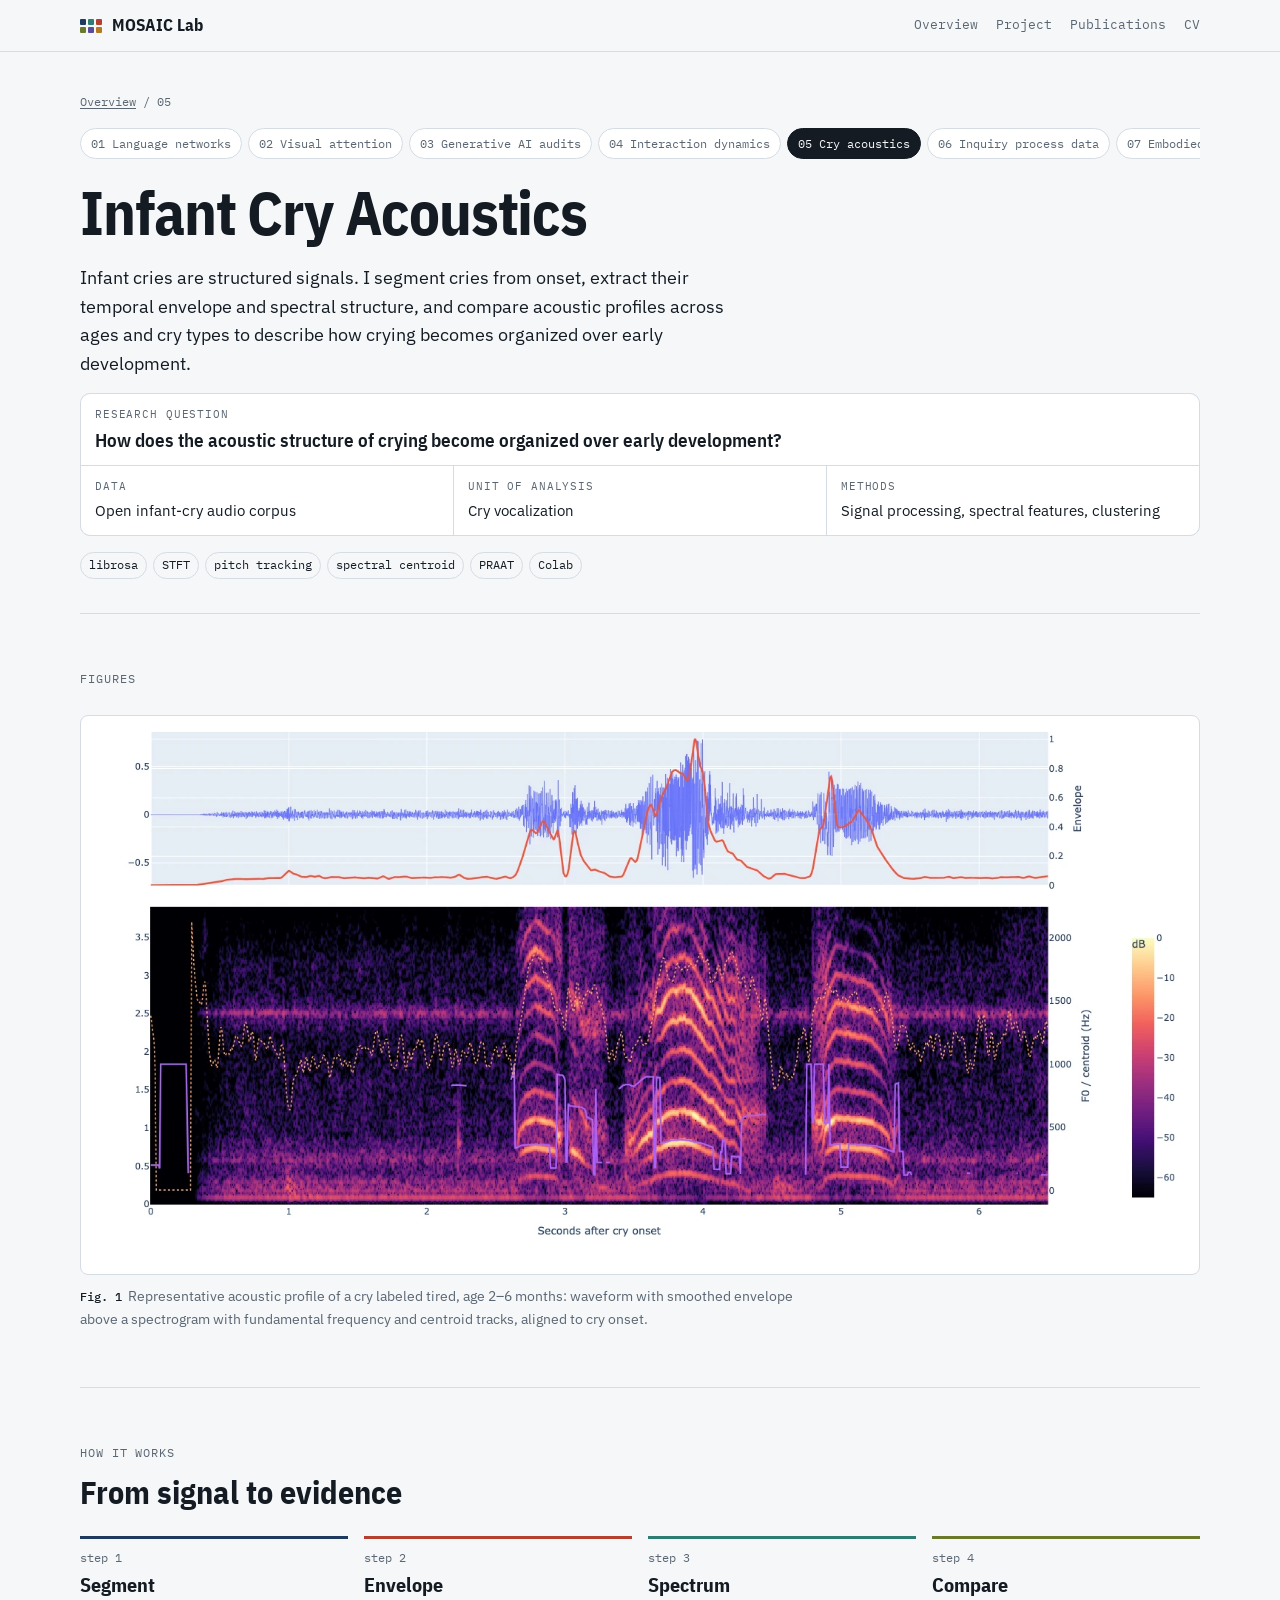
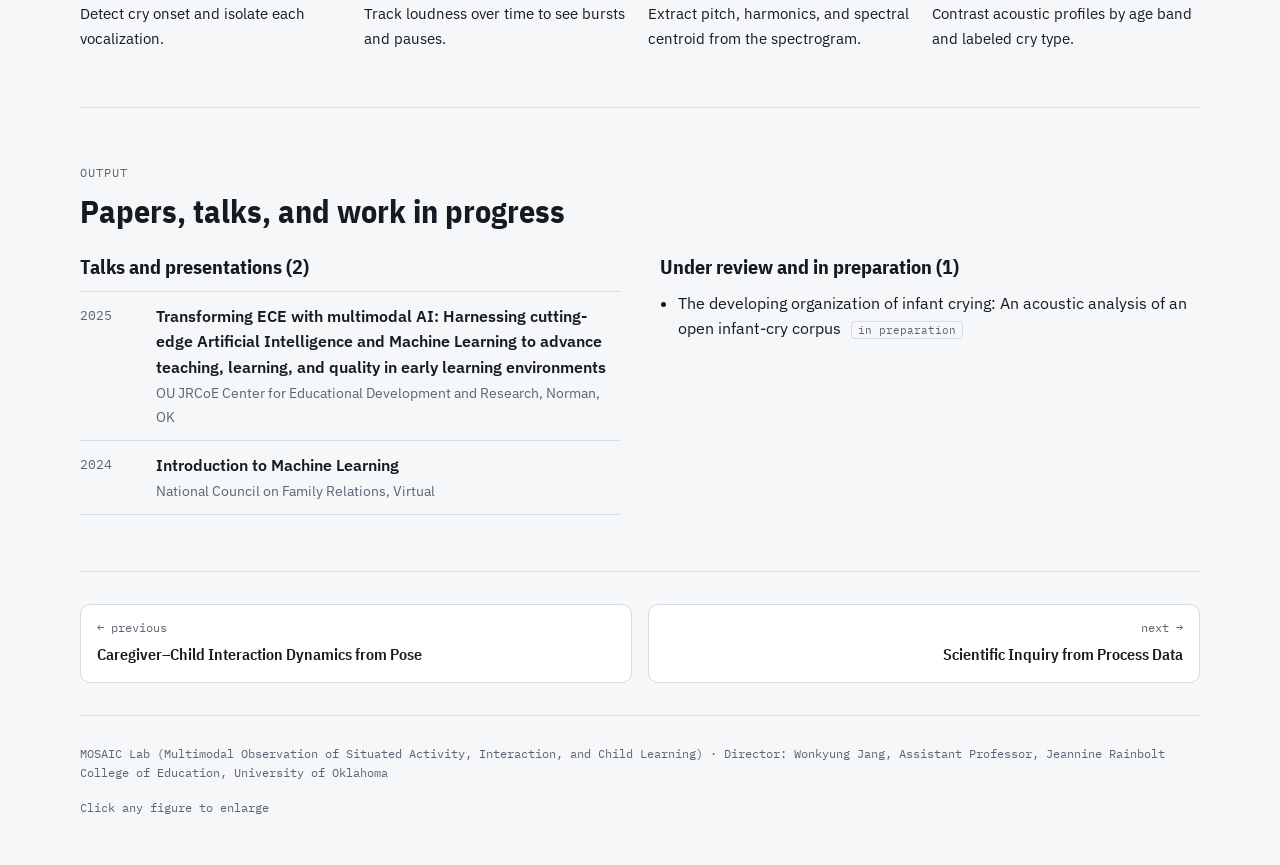
==== commit a9a20d38: "Add files via upload" ====
--- a/acoustics.html
+++ b/acoustics.html
@@ -14,11 +14,11 @@
 <a class="nm" href="index.html"><i aria-hidden="true"><b style="background:var(--navy)"></b><b style="background:var(--teal)"></b><b style="background:var(--brick)"></b><b style="background:var(--olive)"></b><b style="background:var(--violet)"></b><b style="background:var(--ochre)"></b></i>MOSAIC Lab</a>
 <nav aria-label="Main"><ul><li><a href="index.html">Overview</a></li><li><a href="snapshot.html">Project</a></li><li><a href="publications.html">Publications</a></li><li><a href="cv.html">CV</a></li></ul></nav></div></header>
 <div class="wrap">
-<div class="phead"><p class="crumb"><a href="index.html">Overview</a> / 04</p><nav class="subnav" aria-label="Research areas"><a href="mosaic.html">01 MOSAIC framework</a><a href="interaction.html">02 Interaction dynamics</a><a href="attention.html">03 Visual attention</a><a href="acoustics.html" aria-current="page">04 Cry acoustics</a><a href="language.html">05 Language networks</a><a href="inquiry.html">06 Inquiry process data</a><a href="embodiment.html">07 Embodied representation</a><a href="genai.html">08 Generative AI audits</a><a href="trajectories.html">09 Family &amp; community systems</a></nav><h1>Infant Cry Acoustics</h1><p class="lede">Infant cries are structured signals. I segment cries from onset, extract their temporal envelope and spectral structure, and compare acoustic profiles across ages and cry types to describe how crying becomes organized over early development.</p><dl class="spec"><div class="q"><dt>Research question</dt><dd>How does the acoustic structure of crying become organized over early development?</dd></div><div><dt>Data</dt><dd>Open infant-cry audio corpus</dd></div><div><dt>Unit of analysis</dt><dd>Cry vocalization</dd></div><div><dt>Methods</dt><dd>Signal processing, spectral features, clustering</dd></div></dl><div class="chips"><span>librosa</span><span>STFT</span><span>pitch tracking</span><span>spectral centroid</span><span>PRAAT</span><span>Colab</span></div></div>
+<div class="phead"><p class="crumb"><a href="index.html">Overview</a> / 05</p><nav class="subnav" aria-label="Research areas"><a href="language.html">01 Language networks</a><a href="attention.html">02 Visual attention</a><a href="genai.html">03 Generative AI audits</a><a href="interaction.html">04 Interaction dynamics</a><a href="acoustics.html" aria-current="page">05 Cry acoustics</a><a href="inquiry.html">06 Inquiry process data</a><a href="embodiment.html">07 Embodied representation</a><a href="mosaic.html">08 MOSAIC framework</a><a href="trajectories.html">09 Family &amp; community systems</a></nav><h1>Infant Cry Acoustics</h1><p class="lede">Infant cries are structured signals. I segment cries from onset, extract their temporal envelope and spectral structure, and compare acoustic profiles across ages and cry types to describe how crying becomes organized over early development.</p><dl class="spec"><div class="q"><dt>Research question</dt><dd>How does the acoustic structure of crying become organized over early development?</dd></div><div><dt>Data</dt><dd>Open infant-cry audio corpus</dd></div><div><dt>Unit of analysis</dt><dd>Cry vocalization</dd></div><div><dt>Methods</dt><dd>Signal processing, spectral features, clustering</dd></div></dl><div class="chips"><span>librosa</span><span>STFT</span><span>pitch tracking</span><span>spectral centroid</span><span>PRAAT</span><span>Colab</span></div></div>
 <section aria-label="Figures"><p class="lbl">Figures</p><div class="figs wide"><figure><button class="plate" type="button" data-zoom="cry-spectrogram.webp" data-cap="Representative acoustic profile of a cry labeled tired, age 2–6 months: waveform with smoothed envelope above a spectrogram with fundamental frequency and centroid tracks, aligned to cry onset."><img src="cry-spectrogram.webp" alt="Waveform, envelope, and spectrogram of an infant cry" width="1484" height="728" loading="lazy"></button><figcaption><b>Fig. 1</b>Representative acoustic profile of a cry labeled tired, age 2–6 months: waveform with smoothed envelope above a spectrogram with fundamental frequency and centroid tracks, aligned to cry onset.</figcaption></figure></div></section>
 <section aria-labelledby="h-app"><div class="prose"><p class="lbl">How it works</p><h2 id="h-app">From signal to evidence</h2></div><div class="steps"><div class="step"><span class="k">step 1</span><h3>Segment</h3><p>Detect cry onset and isolate each vocalization.</p></div><div class="step"><span class="k">step 2</span><h3>Envelope</h3><p>Track loudness over time to see bursts and pauses.</p></div><div class="step"><span class="k">step 3</span><h3>Spectrum</h3><p>Extract pitch, harmonics, and spectral centroid from the spectrogram.</p></div><div class="step"><span class="k">step 4</span><h3>Compare</h3><p>Contrast acoustic profiles by age band and labeled cry type.</p></div></div></section>
 <section aria-labelledby="h-pp"><div class="prose"><p class="lbl">Output</p><h2 id="h-pp">Papers, talks, and work in progress</h2></div><div class="cols2"><div class="block"><h3>Talks and presentations (2)</h3><ol class="bib"><li><span class="y">2025</span><div><p class="t">Transforming ECE with multimodal AI: Harnessing cutting-edge Artificial Intelligence and Machine Learning to advance teaching, learning, and quality in early learning environments</p><p class="v">OU JRCoE Center for Educational Development and Research, Norman, OK</p></div></li><li><span class="y">2024</span><div><p class="t">Introduction to Machine Learning</p><p class="v">National Council on Family Relations, Virtual</p></div></li></ol></div><div class="block"><h3>Under review and in preparation (1)</h3><ul class="clean"><li>The developing organization of infant crying: An acoustic analysis of an open infant-cry corpus <span class="tag">in preparation</span></li></ul></div></div></section>
-<nav class="pager" aria-label="Previous and next"><a href="attention.html"><span>← previous</span>Visual Attention with Eye Tracking</a><a class="nx" href="language.html"><span>next →</span>Language as Knowledge Networks</a></nav>
+<nav class="pager" aria-label="Previous and next"><a href="interaction.html"><span>← previous</span>Caregiver–Child Interaction Dynamics from Pose</a><a class="nx" href="inquiry.html"><span>next →</span>Scientific Inquiry from Process Data</a></nav>
 <footer><span>MOSAIC Lab (Multimodal Observation of Situated Activity, Interaction, and Child Learning) · Director: Wonkyung Jang, Assistant Professor, Jeannine Rainbolt College of Education, University of Oklahoma</span><span>Click any figure to enlarge</span></footer>
 </div>
 <div class="lb" id="lb" hidden role="dialog" aria-modal="true" aria-label="Figure viewer">
--- a/site.css
+++ b/site.css
@@ -457,3 +457,84 @@
 @media (max-width:900px){.prj-h{grid-template-columns:1fr}.pstats{grid-template-columns:repeat(3,minmax(0,1fr))}.psets,.paims{grid-template-columns:1fr}.pa::after{display:none}.plogos{grid-template-columns:repeat(2,minmax(0,1fr))}.waves{grid-template-columns:repeat(4,minmax(0,1fr));row-gap:18px}.waves::before{display:none}}
 .labfull{font-family:var(--display);font-size:clamp(1.05rem,2vw,1.35rem);color:var(--muted);font-weight:500;margin-top:-6px}.labfull b{color:var(--accent-2);font-weight:800}
 .tagline{max-width:40ch!important;font-size:clamp(1.2rem,2.2vw,1.6rem)!important}
+.modes{display:flex;flex-wrap:wrap;gap:8px}
+.modes span{font-family:var(--display);font-weight:600;font-size:1rem;padding:6px 14px;border-radius:99px;background:var(--surface);border:1px solid var(--rule);color:var(--ink)}
+.modes span:nth-child(4n+1){border-color:var(--brick)}.modes span:nth-child(4n+2){border-color:var(--navy)}.modes span:nth-child(4n+3){border-color:var(--teal)}.modes span:nth-child(4n+4){border-color:var(--olive)}
+.apgrid{display:grid;grid-template-columns:repeat(3,minmax(0,1fr));gap:16px}
+.ap{background:var(--surface);border:1px solid var(--rule);border-top:4px solid var(--c);border-radius:12px;padding:18px;display:grid;gap:8px;align-content:start}
+.ap .apk{font-family:var(--mono);font-size:.72rem;letter-spacing:.08em;text-transform:uppercase;color:var(--c)}
+.ap h3{font-size:1.15rem}.ap p{font-size:.94rem;color:var(--muted)}
+@media (max-width:900px){.apgrid{grid-template-columns:1fr}}
+.cagrid{display:grid;grid-template-columns:repeat(3,minmax(0,1fr));gap:16px}
+.ca{position:relative;background:var(--surface);border:1px solid var(--rule);border-radius:12px;padding:18px 18px 18px 22px;display:grid;gap:6px;align-content:start;overflow:hidden}
+.ca::before{content:"";position:absolute;left:0;top:0;bottom:0;width:5px;background:var(--c)}
+.ca .cak{font-family:var(--mono);font-size:.72rem;letter-spacing:.08em;text-transform:uppercase;color:var(--c)}
+.ca h3{font-size:1.1rem}.ca p{font-size:.93rem;color:var(--muted)}
+@media (max-width:900px){.cagrid{grid-template-columns:1fr}}
+.dtgrid{display:grid;grid-template-columns:repeat(4,minmax(0,1fr));grid-auto-rows:190px;gap:12px}
+.dt{position:relative;margin:0;border-radius:12px;overflow:hidden;border:1px solid var(--rule);background:#fff}
+.dt.big{grid-column:span 2;grid-row:span 2}
+.dt .dti{position:absolute;inset:0;display:block}
+.dt img{width:100%;height:100%;object-fit:cover;object-position:center;display:block}
+@media (prefers-reduced-motion:no-preference){.dt img{transition:transform .5s}.dt:hover img{transform:scale(1.05)}}
+.dt figcaption{position:absolute;left:0;right:0;bottom:0;padding:22px 14px 12px;background:linear-gradient(to top,rgba(10,15,20,.88),rgba(10,15,20,0));display:grid;gap:2px}
+.dt figcaption b{font-family:var(--mono);font-size:.72rem;font-weight:500;letter-spacing:.08em;text-transform:uppercase;color:#F2B8A8}
+.dt figcaption span{font-family:var(--display);font-weight:600;font-size:1rem;color:#fff;line-height:1.25}
+.dt.big figcaption span{font-size:1.35rem}
+@media (max-width:900px){.dtgrid{grid-template-columns:repeat(2,minmax(0,1fr))}}
+@media (max-width:480px){.dtgrid{grid-template-columns:1fr;grid-auto-rows:210px}.dt.big{grid-column:auto;grid-row:auto}}
+.dtgrid{grid-template-columns:repeat(3,minmax(0,1fr))!important;grid-auto-rows:210px!important}
+.dt{display:grid;grid-template-rows:1fr auto}
+.dt .dti{position:relative!important;inset:auto!important;overflow:hidden;min-height:0}
+.dt.dg .dti{background:#fff}
+.dt.dg img{object-fit:contain!important;padding:10px}
+.dt figcaption{position:static!important;background:var(--surface)!important;border-top:1px solid var(--rule);padding:10px 14px!important}
+.dt figcaption b{color:var(--accent-2)!important}
+.dt figcaption span{color:var(--ink)!important}
+@media (max-width:900px){.dtgrid{grid-template-columns:repeat(2,minmax(0,1fr))!important}.dt.big{grid-column:span 2!important;grid-row:span 1!important}}
+@media (max-width:480px){.dtgrid{grid-template-columns:1fr!important}.dt.big{grid-column:auto!important}}
+.dicons{display:grid;grid-template-columns:repeat(9,minmax(0,1fr));gap:10px}
+.dic{display:grid;justify-items:center;gap:8px;padding:14px 6px 12px;border:1px solid var(--rule);border-radius:12px;background:var(--surface);text-align:center}
+.dic svg{width:38px;height:38px;fill:none;stroke:var(--c);stroke-width:2;stroke-linecap:round;stroke-linejoin:round}
+.dic span{font-family:var(--mono);font-size:.7rem;line-height:1.3;color:var(--ink)}
+@media (prefers-reduced-motion:no-preference){.dic{transition:transform .2s,border-color .2s}.dic:hover{transform:translateY(-3px);border-color:var(--c)}}
+@media (max-width:980px){.dicons{grid-template-columns:repeat(3,minmax(0,1fr))}}
+.dt .dti{background:#0D1620}
+.dt img{object-fit:contain!important;padding:0!important}.dtgrid{grid-auto-rows:240px!important}
+.mm{display:grid;grid-template-columns:1fr 1.1fr 1fr;gap:0;border:1px solid var(--rule);border-radius:14px;overflow:hidden;background:var(--surface)}
+.mmc{padding:20px;display:grid;gap:10px;align-content:start}
+.mmc + .mmc{border-left:1px solid var(--rule)}
+.mmc.mi{background:var(--soft)}
+.mmc .mmk{font-family:var(--mono);font-size:.72rem;letter-spacing:.08em;text-transform:uppercase}
+.mmc.ql .mmk{color:var(--teal)}.mmc.mi .mmk{color:var(--accent-2)}.mmc.qn .mmk{color:var(--navy)}
+.mmc h3{font-size:1.15rem}
+.mmc ul{margin:0;padding-left:18px;display:grid;gap:6px;font-size:.92rem;color:var(--muted)}
+.mmc.mi ul{color:var(--ink)}
+.mmflow{display:flex;flex-wrap:wrap;gap:8px;align-items:center}
+.mmflow span{font-family:var(--mono);font-size:.76rem;padding:5px 12px;border-radius:99px;border:1px solid var(--rule);background:var(--surface)}
+.mmflow span:not(:last-child)::after{content:"→";margin-left:10px;color:var(--accent-2)}
+.mmflow span:nth-child(odd){border-color:var(--teal)}.mmflow span:nth-child(even){border-color:var(--navy)}
+@media (max-width:900px){.mm{grid-template-columns:1fr}.mmc + .mmc{border-left:0;border-top:1px solid var(--rule)}}
+.tc .cr1{fill:var(--surface);stroke:var(--rule)}
+.tc .crd circle{fill:var(--navy)}
+.tc .crh{fill:none;stroke:var(--brick);stroke-width:1.6;stroke-dasharray:3 2}
+.tc .crl{stroke:var(--muted);stroke-dasharray:4 3}
+.tc .cra{fill:none;stroke:var(--brick);stroke-width:1.6}
+.tc .cs1 *{fill:var(--teal);opacity:.85}
+.tc .cs1 rect{fill:var(--navy)}.tc .cs1 path{fill:var(--brick)}
+.tc .cfun{fill:var(--surface);stroke:var(--muted);stroke-width:1.4}
+.tc .cfl{font-size:9px;fill:var(--muted)}
+.tc .cs2 circle{fill:var(--teal)}
+.tc .cs3 *{fill:none;stroke:var(--brick);stroke-width:1.4;stroke-dasharray:3 2}
+.tc .cfm{font-size:8px;fill:var(--brick)!important}
+.dtxt{max-width:74ch;gap:14px}.dtxt p{font-size:1.02rem;line-height:1.7}
+.tc .cs2 circle{stroke:none!important;stroke-dasharray:none!important}
+.tc .ly1{fill:var(--soft);stroke:var(--teal);stroke-width:1.4}
+.tc .ly2{fill:var(--surface);stroke:var(--navy);stroke-width:1.4}
+.tc .ly3{fill:var(--surface);stroke:var(--brick);stroke-width:1.6}
+.tc .lyt{font-size:8.5px;fill:var(--ink)}
+.tc .lyd circle{fill:var(--brick)}
+.cagrid.lens{grid-template-columns:repeat(auto-fit,minmax(200px,1fr))}@media (max-width:900px){.cagrid.lens{grid-template-columns:1fr}}
+.tc .cfr{fill:none;stroke:var(--brick);stroke-width:1.6;stroke-dasharray:4 3}.tc .cin{fill:var(--brick)}.tc .cout{fill:none;stroke:var(--muted);stroke-width:1.4;opacity:.7}
+.tc .smw{fill:none;stroke:var(--muted);stroke-width:1.3}.tc .smm{fill:var(--navy)}.tc .smc{fill:var(--brick)}.tc .smai{fill:none;stroke:var(--navy);stroke-width:1.6}.tc .smp{fill:none;stroke:var(--teal);stroke-width:1.8}.tc .sml{stroke:var(--teal);stroke-width:1.4;stroke-dasharray:3 3}
+.tc .tki{list-style:none;margin:10px 0 4px;padding:0;display:grid;gap:7px;font-size:.92em;color:var(--ink)}.tc .tki li{padding-left:12px;border-left:2px solid var(--line,#d6dbe0);line-height:1.45}.tc .tki b{display:block;font-family:"IBM Plex Mono",monospace;font-size:.78em;letter-spacing:.06em;text-transform:uppercase;color:var(--brick);font-weight:500}
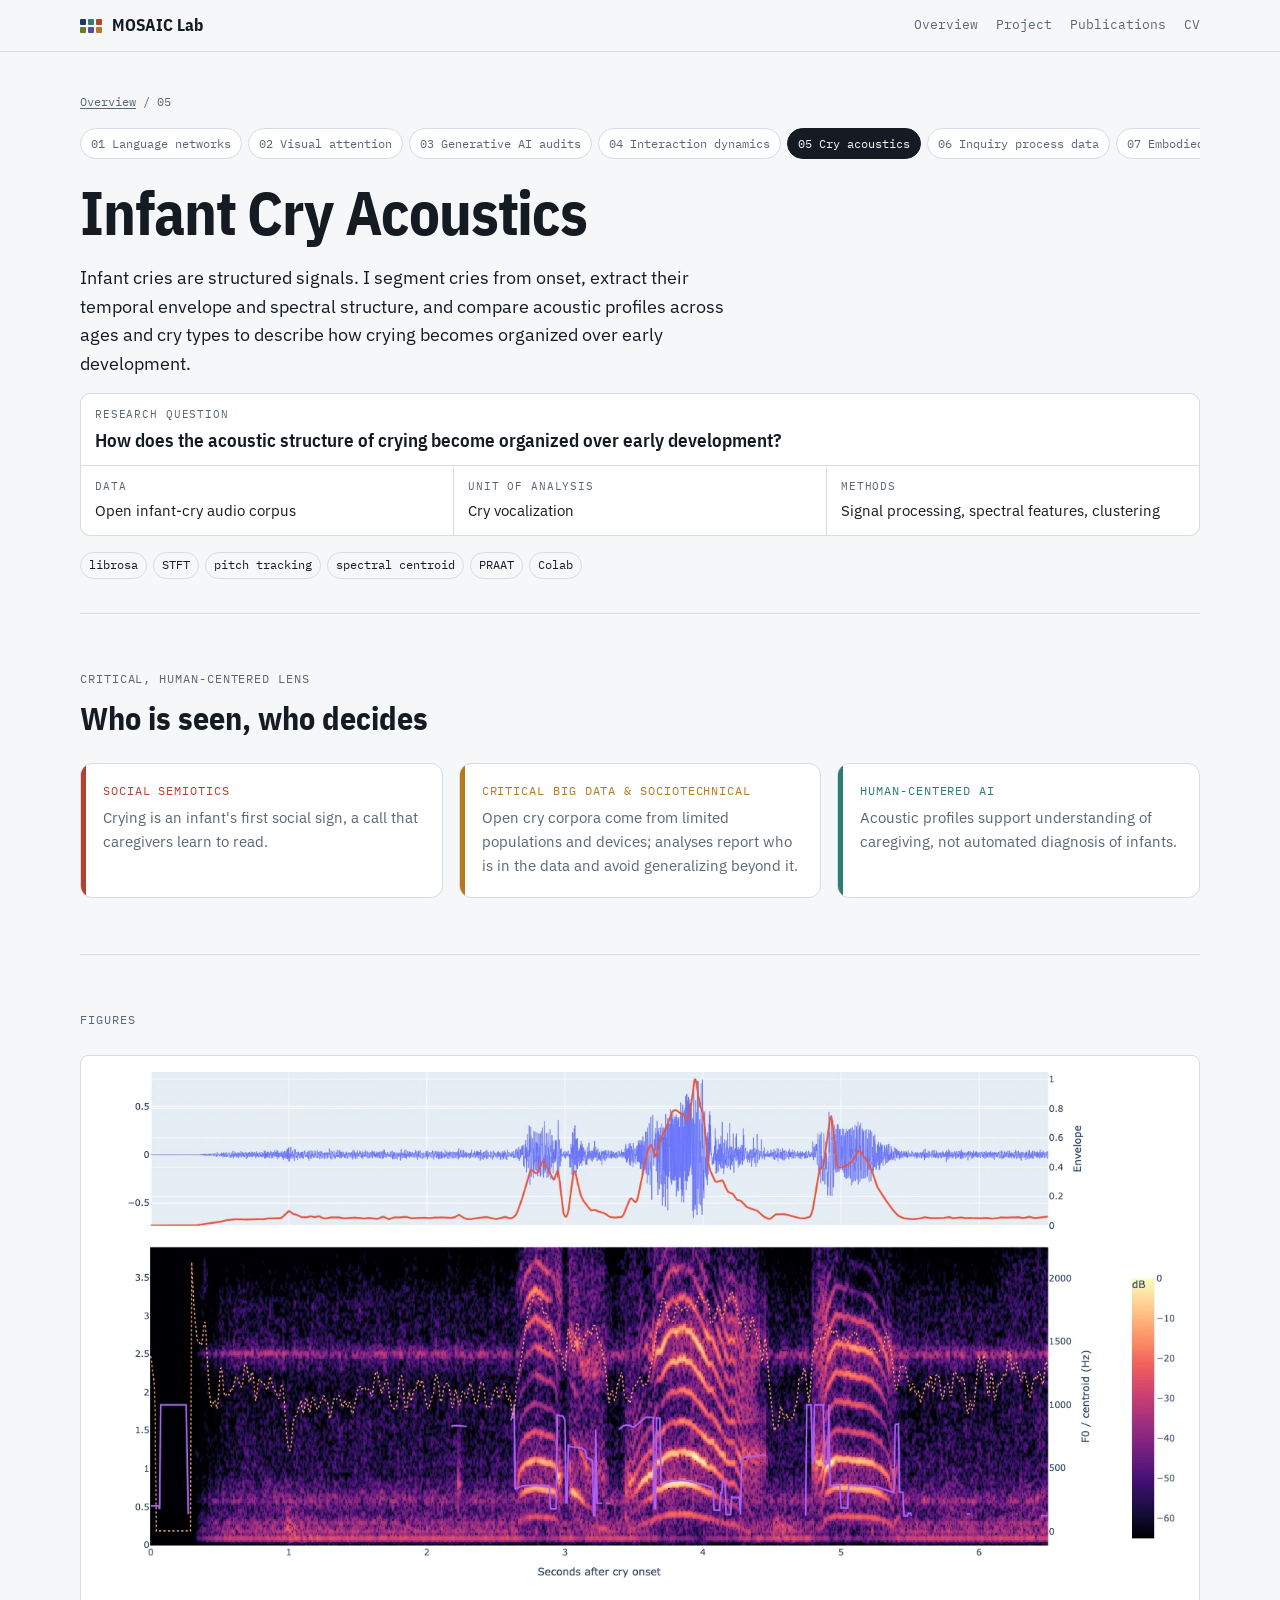
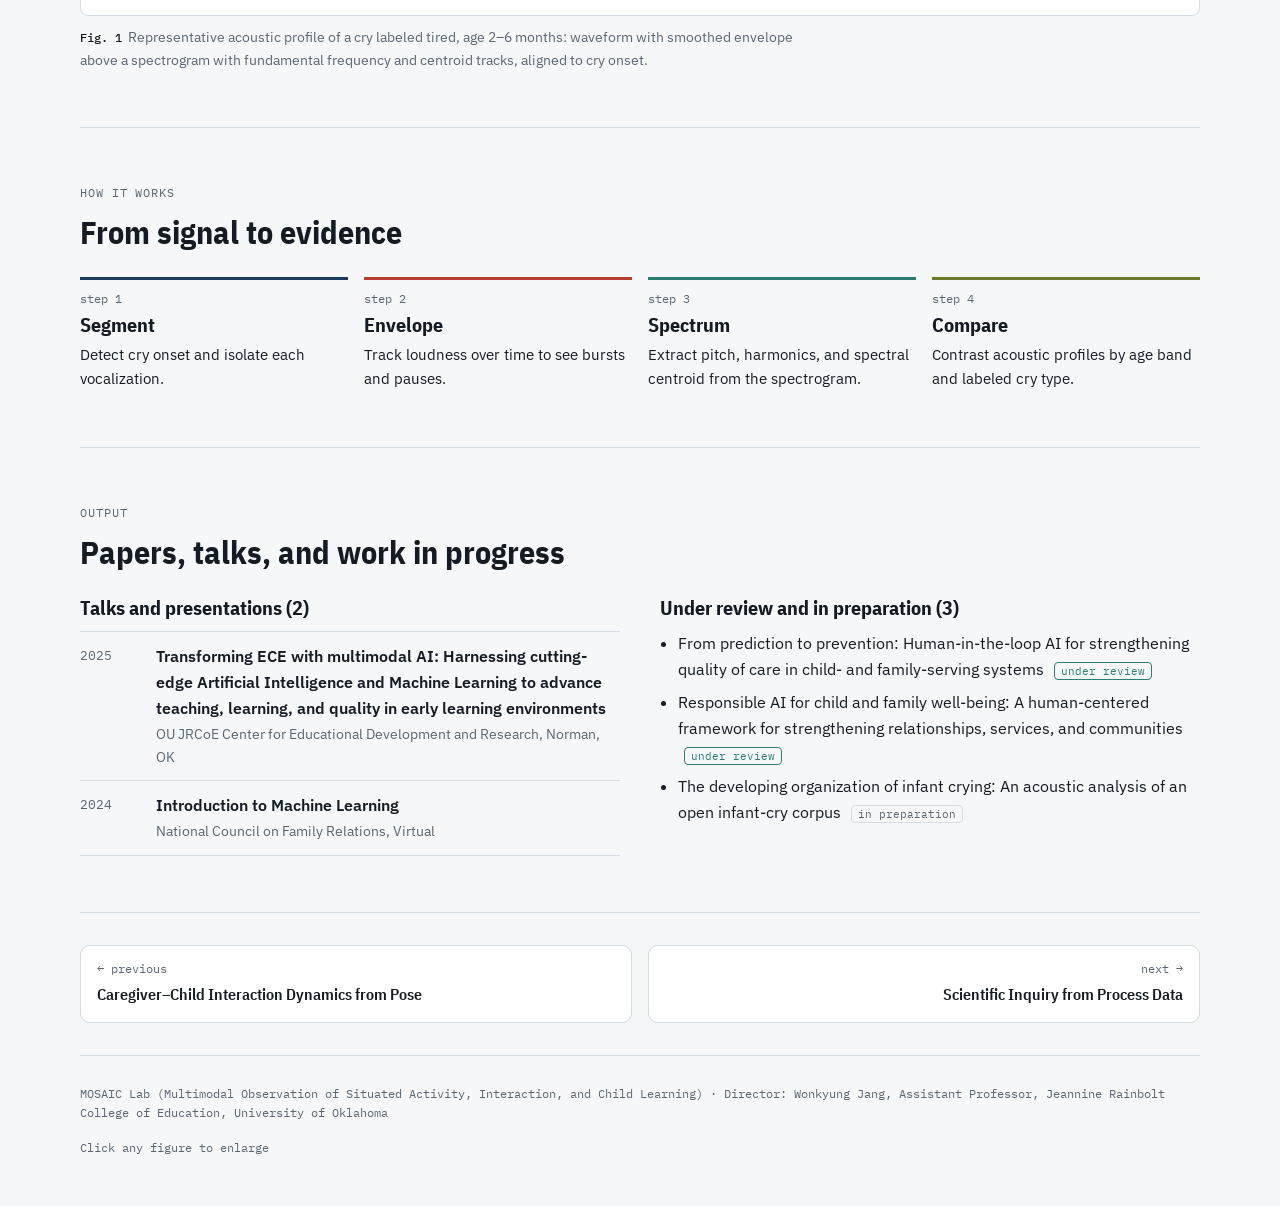
==== commit 0a1be3aa: "Add files via upload" ====
--- a/acoustics.html
+++ b/acoustics.html
@@ -15,9 +15,10 @@
 <nav aria-label="Main"><ul><li><a href="index.html">Overview</a></li><li><a href="snapshot.html">Project</a></li><li><a href="publications.html">Publications</a></li><li><a href="cv.html">CV</a></li></ul></nav></div></header>
 <div class="wrap">
 <div class="phead"><p class="crumb"><a href="index.html">Overview</a> / 05</p><nav class="subnav" aria-label="Research areas"><a href="language.html">01 Language networks</a><a href="attention.html">02 Visual attention</a><a href="genai.html">03 Generative AI audits</a><a href="interaction.html">04 Interaction dynamics</a><a href="acoustics.html" aria-current="page">05 Cry acoustics</a><a href="inquiry.html">06 Inquiry process data</a><a href="embodiment.html">07 Embodied representation</a><a href="mosaic.html">08 MOSAIC framework</a><a href="trajectories.html">09 Family &amp; community systems</a></nav><h1>Infant Cry Acoustics</h1><p class="lede">Infant cries are structured signals. I segment cries from onset, extract their temporal envelope and spectral structure, and compare acoustic profiles across ages and cry types to describe how crying becomes organized over early development.</p><dl class="spec"><div class="q"><dt>Research question</dt><dd>How does the acoustic structure of crying become organized over early development?</dd></div><div><dt>Data</dt><dd>Open infant-cry audio corpus</dd></div><div><dt>Unit of analysis</dt><dd>Cry vocalization</dd></div><div><dt>Methods</dt><dd>Signal processing, spectral features, clustering</dd></div></dl><div class="chips"><span>librosa</span><span>STFT</span><span>pitch tracking</span><span>spectral centroid</span><span>PRAAT</span><span>Colab</span></div></div>
+<section aria-labelledby="h-cr"><div class="prose"><p class="lbl">Critical, human-centered lens</p><h2 id="h-cr">Who is seen, who decides</h2></div><div class="cagrid"><div class="ca" style="--c:var(--brick)"><span class="cak">Social semiotics</span><p>Crying is an infant's first social sign, a call that caregivers learn to read.</p></div><div class="ca" style="--c:var(--ochre)"><span class="cak">Critical big data &amp; sociotechnical</span><p>Open cry corpora come from limited populations and devices; analyses report who is in the data and avoid generalizing beyond it.</p></div><div class="ca" style="--c:var(--teal)"><span class="cak">Human-centered AI</span><p>Acoustic profiles support understanding of caregiving, not automated diagnosis of infants.</p></div></div></section>
 <section aria-label="Figures"><p class="lbl">Figures</p><div class="figs wide"><figure><button class="plate" type="button" data-zoom="cry-spectrogram.webp" data-cap="Representative acoustic profile of a cry labeled tired, age 2–6 months: waveform with smoothed envelope above a spectrogram with fundamental frequency and centroid tracks, aligned to cry onset."><img src="cry-spectrogram.webp" alt="Waveform, envelope, and spectrogram of an infant cry" width="1484" height="728" loading="lazy"></button><figcaption><b>Fig. 1</b>Representative acoustic profile of a cry labeled tired, age 2–6 months: waveform with smoothed envelope above a spectrogram with fundamental frequency and centroid tracks, aligned to cry onset.</figcaption></figure></div></section>
 <section aria-labelledby="h-app"><div class="prose"><p class="lbl">How it works</p><h2 id="h-app">From signal to evidence</h2></div><div class="steps"><div class="step"><span class="k">step 1</span><h3>Segment</h3><p>Detect cry onset and isolate each vocalization.</p></div><div class="step"><span class="k">step 2</span><h3>Envelope</h3><p>Track loudness over time to see bursts and pauses.</p></div><div class="step"><span class="k">step 3</span><h3>Spectrum</h3><p>Extract pitch, harmonics, and spectral centroid from the spectrogram.</p></div><div class="step"><span class="k">step 4</span><h3>Compare</h3><p>Contrast acoustic profiles by age band and labeled cry type.</p></div></div></section>
-<section aria-labelledby="h-pp"><div class="prose"><p class="lbl">Output</p><h2 id="h-pp">Papers, talks, and work in progress</h2></div><div class="cols2"><div class="block"><h3>Talks and presentations (2)</h3><ol class="bib"><li><span class="y">2025</span><div><p class="t">Transforming ECE with multimodal AI: Harnessing cutting-edge Artificial Intelligence and Machine Learning to advance teaching, learning, and quality in early learning environments</p><p class="v">OU JRCoE Center for Educational Development and Research, Norman, OK</p></div></li><li><span class="y">2024</span><div><p class="t">Introduction to Machine Learning</p><p class="v">National Council on Family Relations, Virtual</p></div></li></ol></div><div class="block"><h3>Under review and in preparation (1)</h3><ul class="clean"><li>The developing organization of infant crying: An acoustic analysis of an open infant-cry corpus <span class="tag">in preparation</span></li></ul></div></div></section>
+<section aria-labelledby="h-pp"><div class="prose"><p class="lbl">Output</p><h2 id="h-pp">Papers, talks, and work in progress</h2></div><div class="cols2"><div class="block"><h3>Talks and presentations (2)</h3><ol class="bib"><li><span class="y">2025</span><div><p class="t">Transforming ECE with multimodal AI: Harnessing cutting-edge Artificial Intelligence and Machine Learning to advance teaching, learning, and quality in early learning environments</p><p class="v">OU JRCoE Center for Educational Development and Research, Norman, OK</p></div></li><li><span class="y">2024</span><div><p class="t">Introduction to Machine Learning</p><p class="v">National Council on Family Relations, Virtual</p></div></li></ol></div><div class="block"><h3>Under review and in preparation (3)</h3><ul class="clean"><li>From prediction to prevention: Human-in-the-loop AI for strengthening quality of care in child- and family-serving systems <span class="tag st">under review</span></li><li>Responsible AI for child and family well-being: A human-centered framework for strengthening relationships, services, and communities <span class="tag st">under review</span></li><li>The developing organization of infant crying: An acoustic analysis of an open infant-cry corpus <span class="tag">in preparation</span></li></ul></div></div></section>
 <nav class="pager" aria-label="Previous and next"><a href="interaction.html"><span>← previous</span>Caregiver–Child Interaction Dynamics from Pose</a><a class="nx" href="inquiry.html"><span>next →</span>Scientific Inquiry from Process Data</a></nav>
 <footer><span>MOSAIC Lab (Multimodal Observation of Situated Activity, Interaction, and Child Learning) · Director: Wonkyung Jang, Assistant Professor, Jeannine Rainbolt College of Education, University of Oklahoma</span><span>Click any figure to enlarge</span></footer>
 </div>
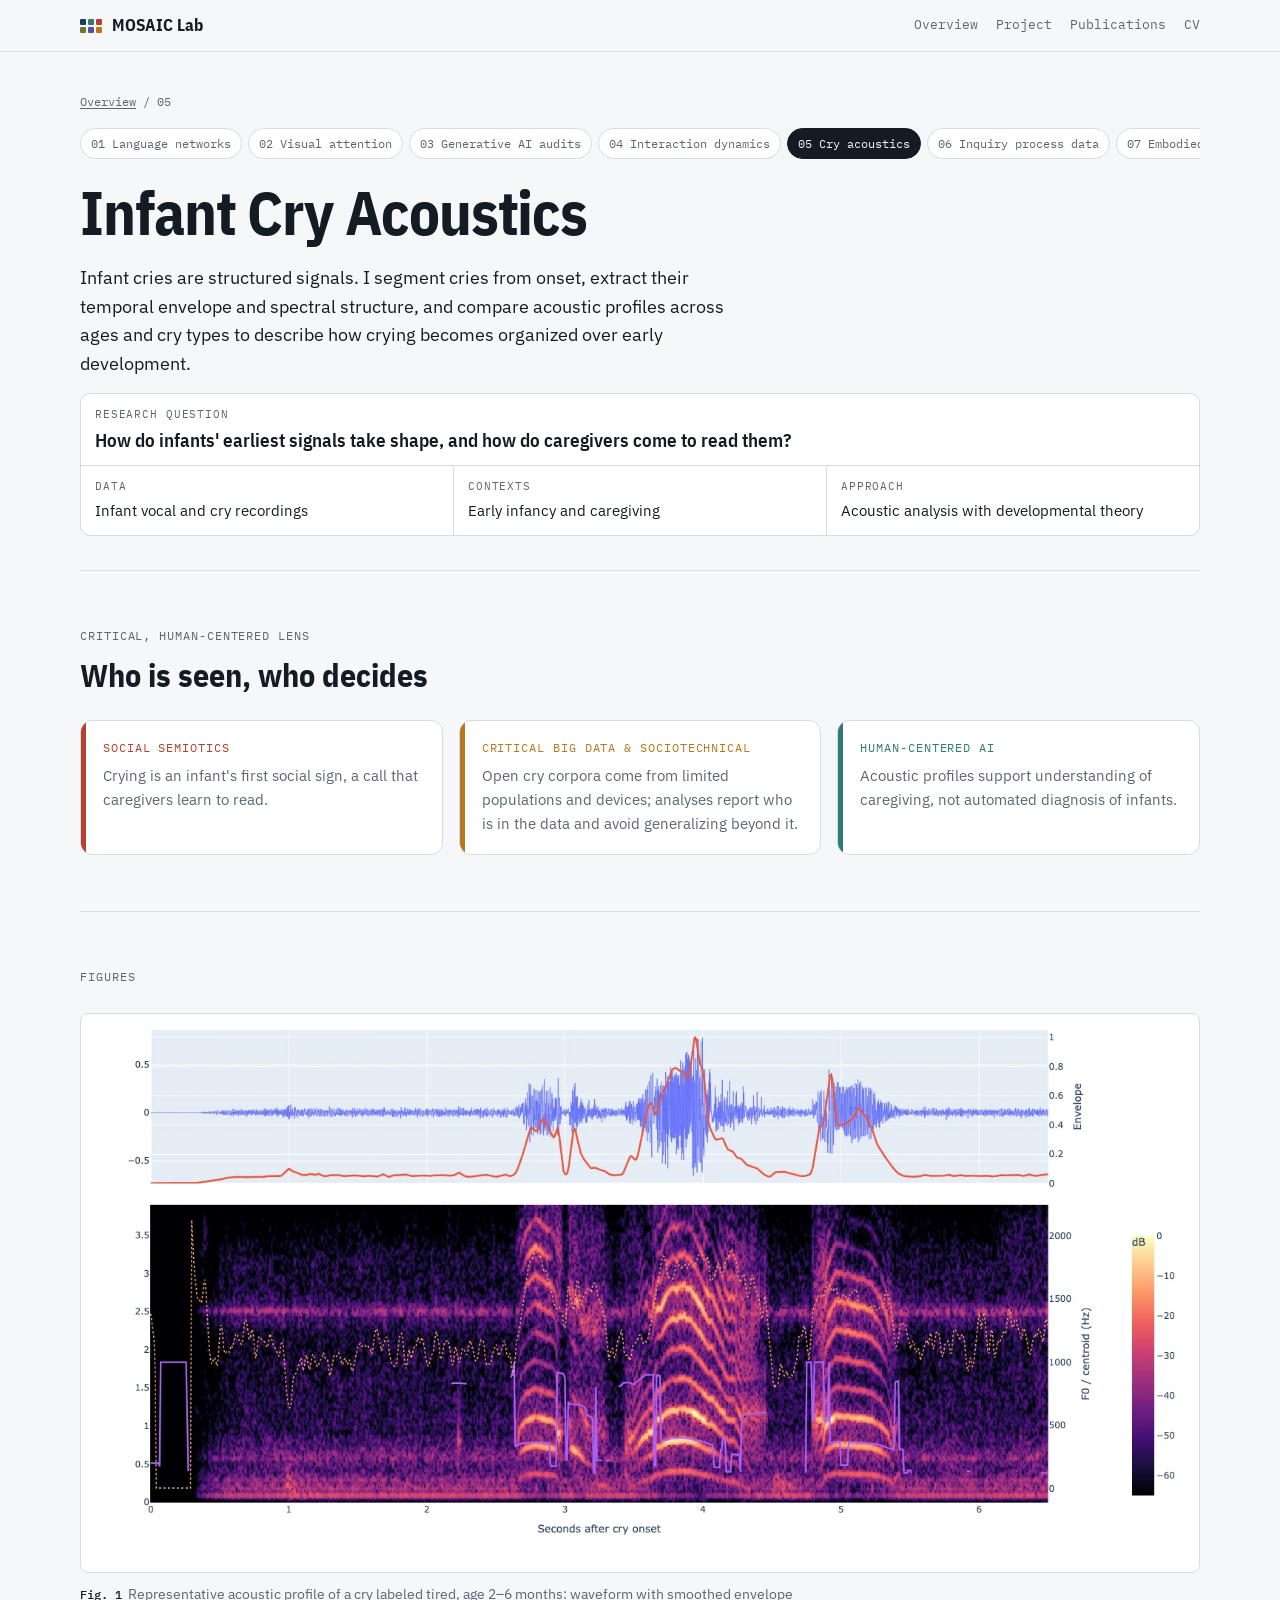
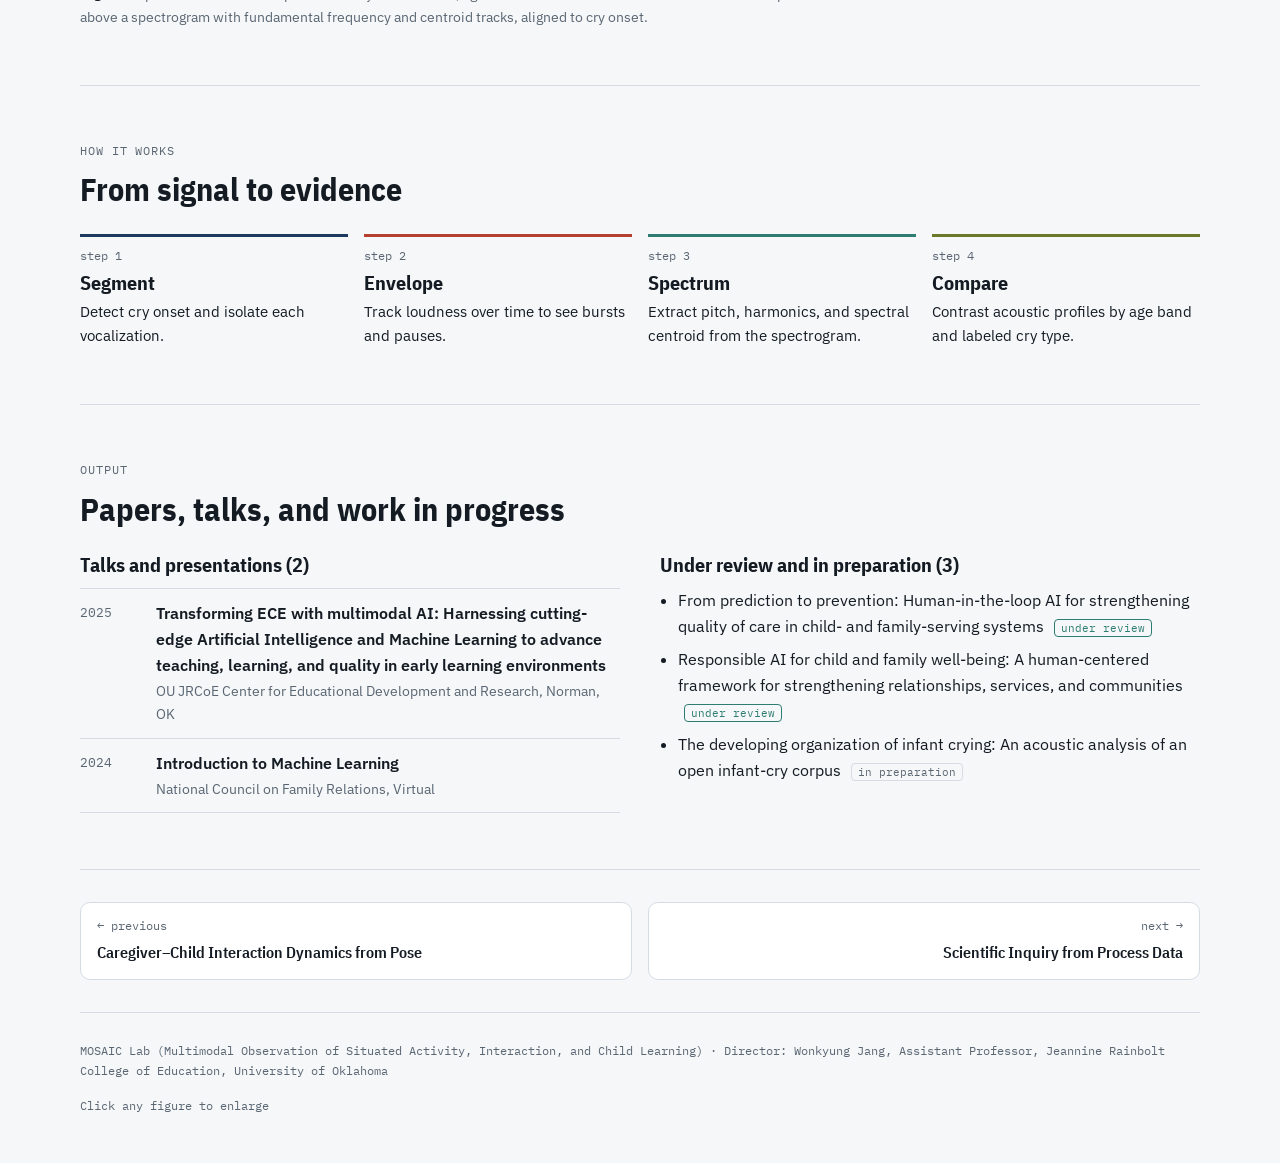
==== commit 7e660227: "Add files via upload" ====
--- a/acoustics.html
+++ b/acoustics.html
@@ -14,7 +14,7 @@
 <a class="nm" href="index.html"><i aria-hidden="true"><b style="background:var(--navy)"></b><b style="background:var(--teal)"></b><b style="background:var(--brick)"></b><b style="background:var(--olive)"></b><b style="background:var(--violet)"></b><b style="background:var(--ochre)"></b></i>MOSAIC Lab</a>
 <nav aria-label="Main"><ul><li><a href="index.html">Overview</a></li><li><a href="snapshot.html">Project</a></li><li><a href="publications.html">Publications</a></li><li><a href="cv.html">CV</a></li></ul></nav></div></header>
 <div class="wrap">
-<div class="phead"><p class="crumb"><a href="index.html">Overview</a> / 05</p><nav class="subnav" aria-label="Research areas"><a href="language.html">01 Language networks</a><a href="attention.html">02 Visual attention</a><a href="genai.html">03 Generative AI audits</a><a href="interaction.html">04 Interaction dynamics</a><a href="acoustics.html" aria-current="page">05 Cry acoustics</a><a href="inquiry.html">06 Inquiry process data</a><a href="embodiment.html">07 Embodied representation</a><a href="mosaic.html">08 MOSAIC framework</a><a href="trajectories.html">09 Family &amp; community systems</a></nav><h1>Infant Cry Acoustics</h1><p class="lede">Infant cries are structured signals. I segment cries from onset, extract their temporal envelope and spectral structure, and compare acoustic profiles across ages and cry types to describe how crying becomes organized over early development.</p><dl class="spec"><div class="q"><dt>Research question</dt><dd>How does the acoustic structure of crying become organized over early development?</dd></div><div><dt>Data</dt><dd>Open infant-cry audio corpus</dd></div><div><dt>Unit of analysis</dt><dd>Cry vocalization</dd></div><div><dt>Methods</dt><dd>Signal processing, spectral features, clustering</dd></div></dl><div class="chips"><span>librosa</span><span>STFT</span><span>pitch tracking</span><span>spectral centroid</span><span>PRAAT</span><span>Colab</span></div></div>
+<div class="phead"><p class="crumb"><a href="index.html">Overview</a> / 05</p><nav class="subnav" aria-label="Research areas"><a href="language.html">01 Language networks</a><a href="attention.html">02 Visual attention</a><a href="genai.html">03 Generative AI audits</a><a href="interaction.html">04 Interaction dynamics</a><a href="acoustics.html" aria-current="page">05 Cry acoustics</a><a href="inquiry.html">06 Inquiry process data</a><a href="embodiment.html">07 Embodied representation</a><a href="mosaic.html">08 MOSAIC framework</a><a href="trajectories.html">09 Family &amp; community systems</a></nav><h1>Infant Cry Acoustics</h1><p class="lede">Infant cries are structured signals. I segment cries from onset, extract their temporal envelope and spectral structure, and compare acoustic profiles across ages and cry types to describe how crying becomes organized over early development.</p><dl class="spec"><div class="q"><dt>Research question</dt><dd>How do infants' earliest signals take shape, and how do caregivers come to read them?</dd></div><div><dt>Data</dt><dd>Infant vocal and cry recordings</dd></div><div><dt>Contexts</dt><dd>Early infancy and caregiving</dd></div><div><dt>Approach</dt><dd>Acoustic analysis with developmental theory</dd></div></dl></div>
 <section aria-labelledby="h-cr"><div class="prose"><p class="lbl">Critical, human-centered lens</p><h2 id="h-cr">Who is seen, who decides</h2></div><div class="cagrid"><div class="ca" style="--c:var(--brick)"><span class="cak">Social semiotics</span><p>Crying is an infant's first social sign, a call that caregivers learn to read.</p></div><div class="ca" style="--c:var(--ochre)"><span class="cak">Critical big data &amp; sociotechnical</span><p>Open cry corpora come from limited populations and devices; analyses report who is in the data and avoid generalizing beyond it.</p></div><div class="ca" style="--c:var(--teal)"><span class="cak">Human-centered AI</span><p>Acoustic profiles support understanding of caregiving, not automated diagnosis of infants.</p></div></div></section>
 <section aria-label="Figures"><p class="lbl">Figures</p><div class="figs wide"><figure><button class="plate" type="button" data-zoom="cry-spectrogram.webp" data-cap="Representative acoustic profile of a cry labeled tired, age 2–6 months: waveform with smoothed envelope above a spectrogram with fundamental frequency and centroid tracks, aligned to cry onset."><img src="cry-spectrogram.webp" alt="Waveform, envelope, and spectrogram of an infant cry" width="1484" height="728" loading="lazy"></button><figcaption><b>Fig. 1</b>Representative acoustic profile of a cry labeled tired, age 2–6 months: waveform with smoothed envelope above a spectrogram with fundamental frequency and centroid tracks, aligned to cry onset.</figcaption></figure></div></section>
 <section aria-labelledby="h-app"><div class="prose"><p class="lbl">How it works</p><h2 id="h-app">From signal to evidence</h2></div><div class="steps"><div class="step"><span class="k">step 1</span><h3>Segment</h3><p>Detect cry onset and isolate each vocalization.</p></div><div class="step"><span class="k">step 2</span><h3>Envelope</h3><p>Track loudness over time to see bursts and pauses.</p></div><div class="step"><span class="k">step 3</span><h3>Spectrum</h3><p>Extract pitch, harmonics, and spectral centroid from the spectrogram.</p></div><div class="step"><span class="k">step 4</span><h3>Compare</h3><p>Contrast acoustic profiles by age band and labeled cry type.</p></div></div></section>
--- a/site.css
+++ b/site.css
@@ -538,3 +538,17 @@
 .tc .cfr{fill:none;stroke:var(--brick);stroke-width:1.6;stroke-dasharray:4 3}.tc .cin{fill:var(--brick)}.tc .cout{fill:none;stroke:var(--muted);stroke-width:1.4;opacity:.7}
 .tc .smw{fill:none;stroke:var(--muted);stroke-width:1.3}.tc .smm{fill:var(--navy)}.tc .smc{fill:var(--brick)}.tc .smai{fill:none;stroke:var(--navy);stroke-width:1.6}.tc .smp{fill:none;stroke:var(--teal);stroke-width:1.8}.tc .sml{stroke:var(--teal);stroke-width:1.4;stroke-dasharray:3 3}
 .tc .tki{list-style:none;margin:10px 0 4px;padding:0;display:grid;gap:7px;font-size:.92em;color:var(--ink)}.tc .tki li{padding-left:12px;border-left:2px solid var(--line,#d6dbe0);line-height:1.45}.tc .tki b{display:block;font-family:"IBM Plex Mono",monospace;font-size:.78em;letter-spacing:.06em;text-transform:uppercase;color:var(--brick);font-weight:500}
+.exvid{display:grid;grid-template-columns:1.6fr 1fr;gap:16px;margin:18px 0}
+.exvid figure,.exfig{margin:0;background:var(--surface);border:1px solid var(--rule);border-radius:10px;padding:10px}
+.exvid video{width:100%;display:block;border-radius:6px;background:#000}
+.exvid figcaption,.exfig figcaption{font-size:.86rem;color:var(--muted);margin-top:8px;line-height:1.45}
+.exrow{display:grid;grid-template-columns:minmax(0,340px) 1fr;gap:24px;align-items:start;margin-top:8px}
+.exfig img{width:100%;display:block;border-radius:6px}
+.exnote p{margin-top:0}.exsm{font-size:.88rem;color:var(--muted)}
+.agl{list-style:none;padding:0;margin:16px 0 0;display:grid;grid-template-columns:repeat(5,minmax(0,1fr));gap:12px;counter-reset:ag}
+.agl li{background:var(--surface);border:1px solid var(--rule);border-top:3px solid var(--brick);border-radius:8px;padding:14px}
+.agl li:nth-child(2){border-top-color:var(--teal)}.agl li:nth-child(3){border-top-color:var(--navy)}.agl li:nth-child(4){border-top-color:var(--ochre)}.agl li:nth-child(5){border-top-color:var(--olive)}
+.agl span{display:block;font-family:"IBM Plex Mono",monospace;font-size:.72rem;letter-spacing:.08em;text-transform:uppercase;color:var(--muted)}
+.agl b{display:block;margin:4px 0 6px}.agl p{margin:0;font-size:.9rem;line-height:1.5}
+@media (max-width:900px){.exvid,.exrow{grid-template-columns:1fr}.agl{grid-template-columns:1fr}}
+.exvid{align-items:start}
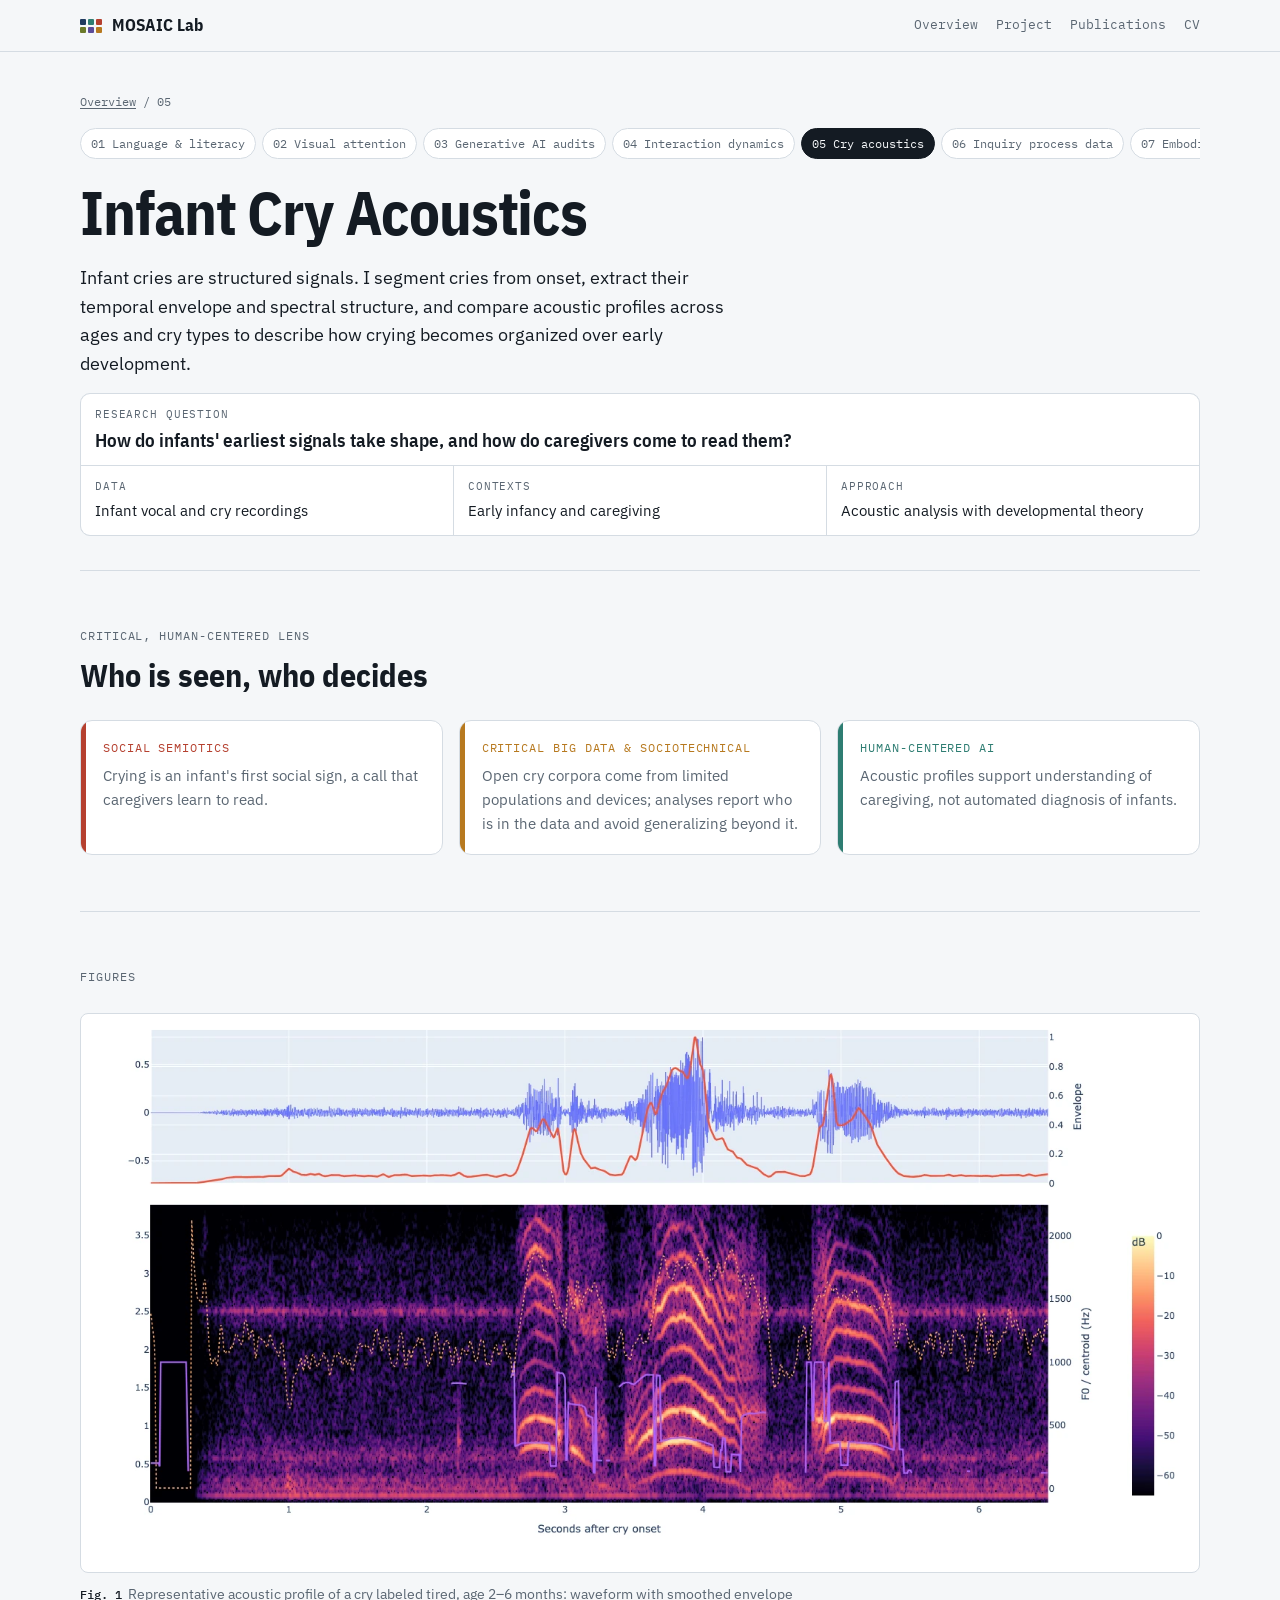
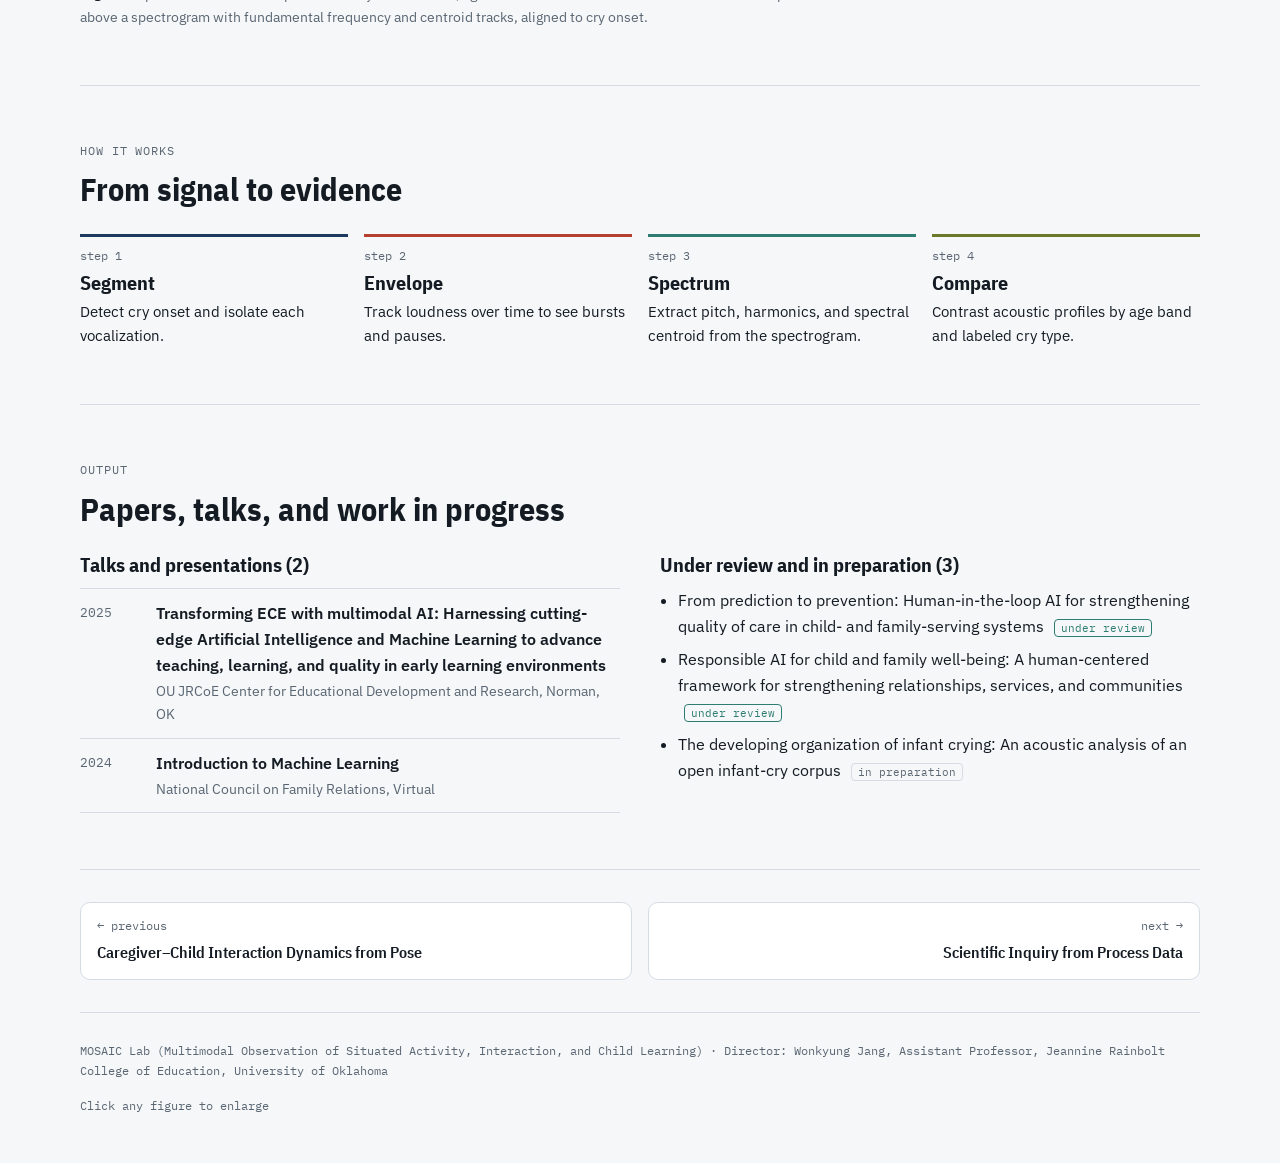
==== commit 7606004b: "Add files via upload" ====
--- a/acoustics.html
+++ b/acoustics.html
@@ -14,7 +14,7 @@
 <a class="nm" href="index.html"><i aria-hidden="true"><b style="background:var(--navy)"></b><b style="background:var(--teal)"></b><b style="background:var(--brick)"></b><b style="background:var(--olive)"></b><b style="background:var(--violet)"></b><b style="background:var(--ochre)"></b></i>MOSAIC Lab</a>
 <nav aria-label="Main"><ul><li><a href="index.html">Overview</a></li><li><a href="snapshot.html">Project</a></li><li><a href="publications.html">Publications</a></li><li><a href="cv.html">CV</a></li></ul></nav></div></header>
 <div class="wrap">
-<div class="phead"><p class="crumb"><a href="index.html">Overview</a> / 05</p><nav class="subnav" aria-label="Research areas"><a href="language.html">01 Language networks</a><a href="attention.html">02 Visual attention</a><a href="genai.html">03 Generative AI audits</a><a href="interaction.html">04 Interaction dynamics</a><a href="acoustics.html" aria-current="page">05 Cry acoustics</a><a href="inquiry.html">06 Inquiry process data</a><a href="embodiment.html">07 Embodied representation</a><a href="mosaic.html">08 MOSAIC framework</a><a href="trajectories.html">09 Family &amp; community systems</a></nav><h1>Infant Cry Acoustics</h1><p class="lede">Infant cries are structured signals. I segment cries from onset, extract their temporal envelope and spectral structure, and compare acoustic profiles across ages and cry types to describe how crying becomes organized over early development.</p><dl class="spec"><div class="q"><dt>Research question</dt><dd>How do infants' earliest signals take shape, and how do caregivers come to read them?</dd></div><div><dt>Data</dt><dd>Infant vocal and cry recordings</dd></div><div><dt>Contexts</dt><dd>Early infancy and caregiving</dd></div><div><dt>Approach</dt><dd>Acoustic analysis with developmental theory</dd></div></dl></div>
+<div class="phead"><p class="crumb"><a href="index.html">Overview</a> / 05</p><nav class="subnav" aria-label="Research areas"><a href="language.html">01 Language &amp; literacy</a><a href="attention.html">02 Visual attention</a><a href="genai.html">03 Generative AI audits</a><a href="interaction.html">04 Interaction dynamics</a><a href="acoustics.html" aria-current="page">05 Cry acoustics</a><a href="inquiry.html">06 Inquiry process data</a><a href="embodiment.html">07 Embodied representation</a><a href="mosaic.html">08 MOSAIC framework</a><a href="trajectories.html">09 Family &amp; community systems</a></nav><h1>Infant Cry Acoustics</h1><p class="lede">Infant cries are structured signals. I segment cries from onset, extract their temporal envelope and spectral structure, and compare acoustic profiles across ages and cry types to describe how crying becomes organized over early development.</p><dl class="spec"><div class="q"><dt>Research question</dt><dd>How do infants' earliest signals take shape, and how do caregivers come to read them?</dd></div><div><dt>Data</dt><dd>Infant vocal and cry recordings</dd></div><div><dt>Contexts</dt><dd>Early infancy and caregiving</dd></div><div><dt>Approach</dt><dd>Acoustic analysis with developmental theory</dd></div></dl></div>
 <section aria-labelledby="h-cr"><div class="prose"><p class="lbl">Critical, human-centered lens</p><h2 id="h-cr">Who is seen, who decides</h2></div><div class="cagrid"><div class="ca" style="--c:var(--brick)"><span class="cak">Social semiotics</span><p>Crying is an infant's first social sign, a call that caregivers learn to read.</p></div><div class="ca" style="--c:var(--ochre)"><span class="cak">Critical big data &amp; sociotechnical</span><p>Open cry corpora come from limited populations and devices; analyses report who is in the data and avoid generalizing beyond it.</p></div><div class="ca" style="--c:var(--teal)"><span class="cak">Human-centered AI</span><p>Acoustic profiles support understanding of caregiving, not automated diagnosis of infants.</p></div></div></section>
 <section aria-label="Figures"><p class="lbl">Figures</p><div class="figs wide"><figure><button class="plate" type="button" data-zoom="cry-spectrogram.webp" data-cap="Representative acoustic profile of a cry labeled tired, age 2–6 months: waveform with smoothed envelope above a spectrogram with fundamental frequency and centroid tracks, aligned to cry onset."><img src="cry-spectrogram.webp" alt="Waveform, envelope, and spectrogram of an infant cry" width="1484" height="728" loading="lazy"></button><figcaption><b>Fig. 1</b>Representative acoustic profile of a cry labeled tired, age 2–6 months: waveform with smoothed envelope above a spectrogram with fundamental frequency and centroid tracks, aligned to cry onset.</figcaption></figure></div></section>
 <section aria-labelledby="h-app"><div class="prose"><p class="lbl">How it works</p><h2 id="h-app">From signal to evidence</h2></div><div class="steps"><div class="step"><span class="k">step 1</span><h3>Segment</h3><p>Detect cry onset and isolate each vocalization.</p></div><div class="step"><span class="k">step 2</span><h3>Envelope</h3><p>Track loudness over time to see bursts and pauses.</p></div><div class="step"><span class="k">step 3</span><h3>Spectrum</h3><p>Extract pitch, harmonics, and spectral centroid from the spectrogram.</p></div><div class="step"><span class="k">step 4</span><h3>Compare</h3><p>Contrast acoustic profiles by age band and labeled cry type.</p></div></div></section>
--- a/site.css
+++ b/site.css
@@ -368,7 +368,7 @@
 .fields{display:flex;flex-wrap:wrap;gap:6px}
 .fields span{font-family:var(--mono);font-size:.74rem;padding:4px 10px;border-radius:99px;border:1px solid var(--rule);color:var(--ink);background:var(--surface)}
 .cvdl{display:flex;justify-content:space-between;align-items:center;gap:16px;flex-wrap:wrap;padding:18px 20px;border:1px solid var(--rule);border-radius:12px;background:var(--surface)}.cvdl p{font-size:.95rem;margin-top:4px}
-.awf{display:grid;grid-template-columns:repeat(4,minmax(0,1fr));gap:14px}
+.awf{display:grid;grid-template-columns:repeat(3,minmax(0,1fr));gap:14px}
 .aw{background:var(--surface);border:1px solid var(--rule);border-top:3px solid var(--accent-2);border-radius:10px;padding:16px;display:grid;gap:6px;align-content:start}
 .aw h3{font-size:1.08rem;line-height:1.25}
 .aw p{font-size:.86rem;color:var(--muted)}
@@ -552,3 +552,20 @@
 .agl b{display:block;margin:4px 0 6px}.agl p{margin:0;font-size:.9rem;line-height:1.5}
 @media (max-width:900px){.exvid,.exrow{grid-template-columns:1fr}.agl{grid-template-columns:1fr}}
 .exvid{align-items:start}
+.envgrid{display:grid;grid-template-columns:minmax(0,260px) 1fr;gap:28px;align-items:start;margin-top:18px}
+.envbook{margin:0;background:var(--surface);border:1px solid var(--rule);border-radius:10px;padding:12px}
+.envbook img{width:100%;display:block;border-radius:4px;box-shadow:0 6px 18px rgba(0,0,0,.12)}
+.envbook figcaption{font-size:.84rem;color:var(--muted);margin-top:10px;line-height:1.45}
+.envl{list-style:none;margin:0;padding:0;display:grid;gap:12px}
+.envl li{position:relative;background:var(--surface);border:1px solid var(--rule);border-left:4px solid var(--c);border-radius:8px;padding:14px 16px}
+.envl li:nth-child(1){margin-right:0}.envl li:nth-child(2){margin-left:18px}.envl li:nth-child(3){margin-left:36px}.envl li:nth-child(4){margin-left:54px}
+.envl span{font-family:"IBM Plex Mono",monospace;font-size:.72rem;letter-spacing:.08em;text-transform:uppercase;color:var(--c)}
+.envl h3{margin:4px 0 6px;font-size:1.05rem}.envl p{margin:0;font-size:.94rem;line-height:1.55}
+.envrel{margin-top:22px;background:var(--surface);border:1px solid var(--rule);border-radius:10px;padding:16px 18px}
+.envrel h3{margin:0 0 8px;font-size:1rem}.envrel li{font-size:.9rem;line-height:1.5;margin:6px 0}
+@media (max-width:900px){.envgrid{grid-template-columns:1fr}.envbook{position:static;max-width:260px}.envl li{margin-left:0!important}}
+.qtypes{display:grid;grid-template-columns:repeat(5,minmax(0,1fr));gap:10px;margin:12px 0 8px}
+.qt{background:var(--surface);border:1px solid var(--rule);border-radius:8px;padding:12px}
+.qt span{display:block;font-family:"IBM Plex Mono",monospace;font-size:.72rem;letter-spacing:.06em;text-transform:uppercase;color:var(--brick);margin-bottom:6px}
+.qt p{margin:0;font-size:.88rem;line-height:1.5}
+@media (max-width:900px){.qtypes{grid-template-columns:1fr 1fr}}
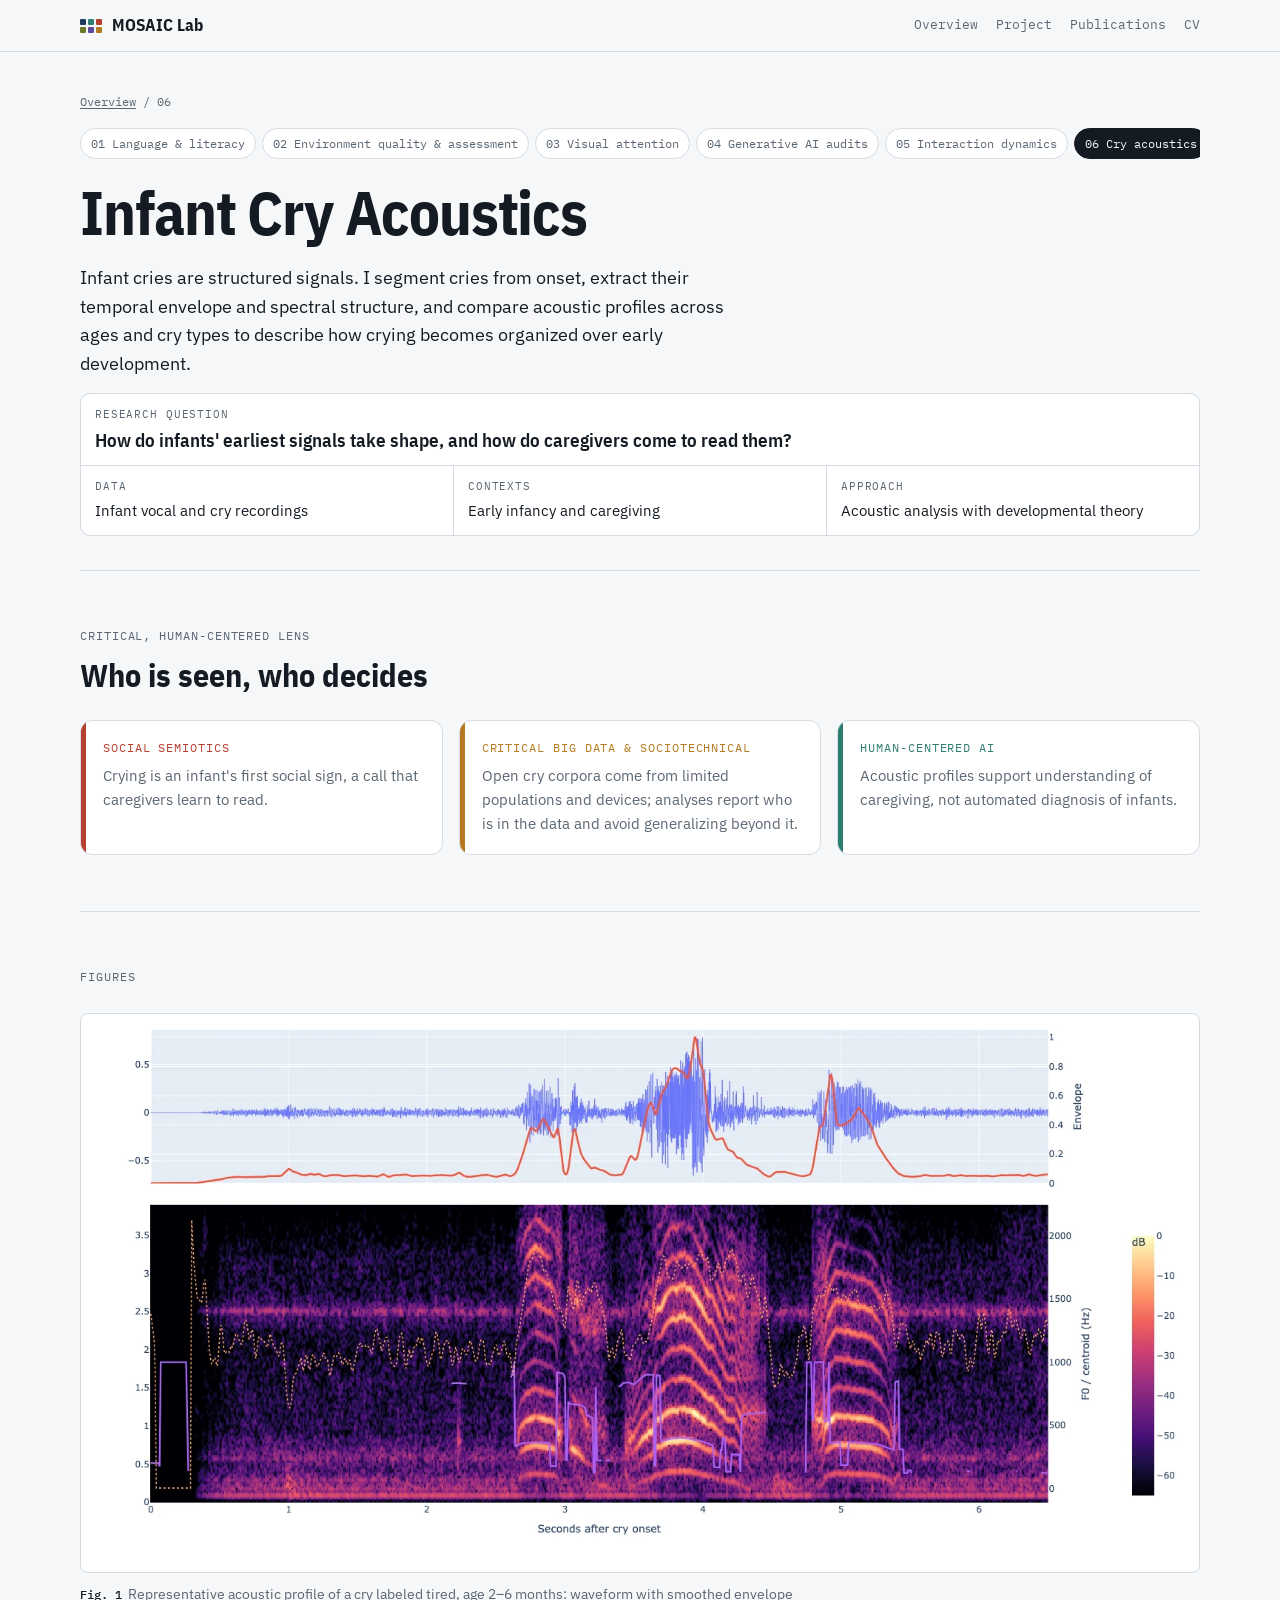
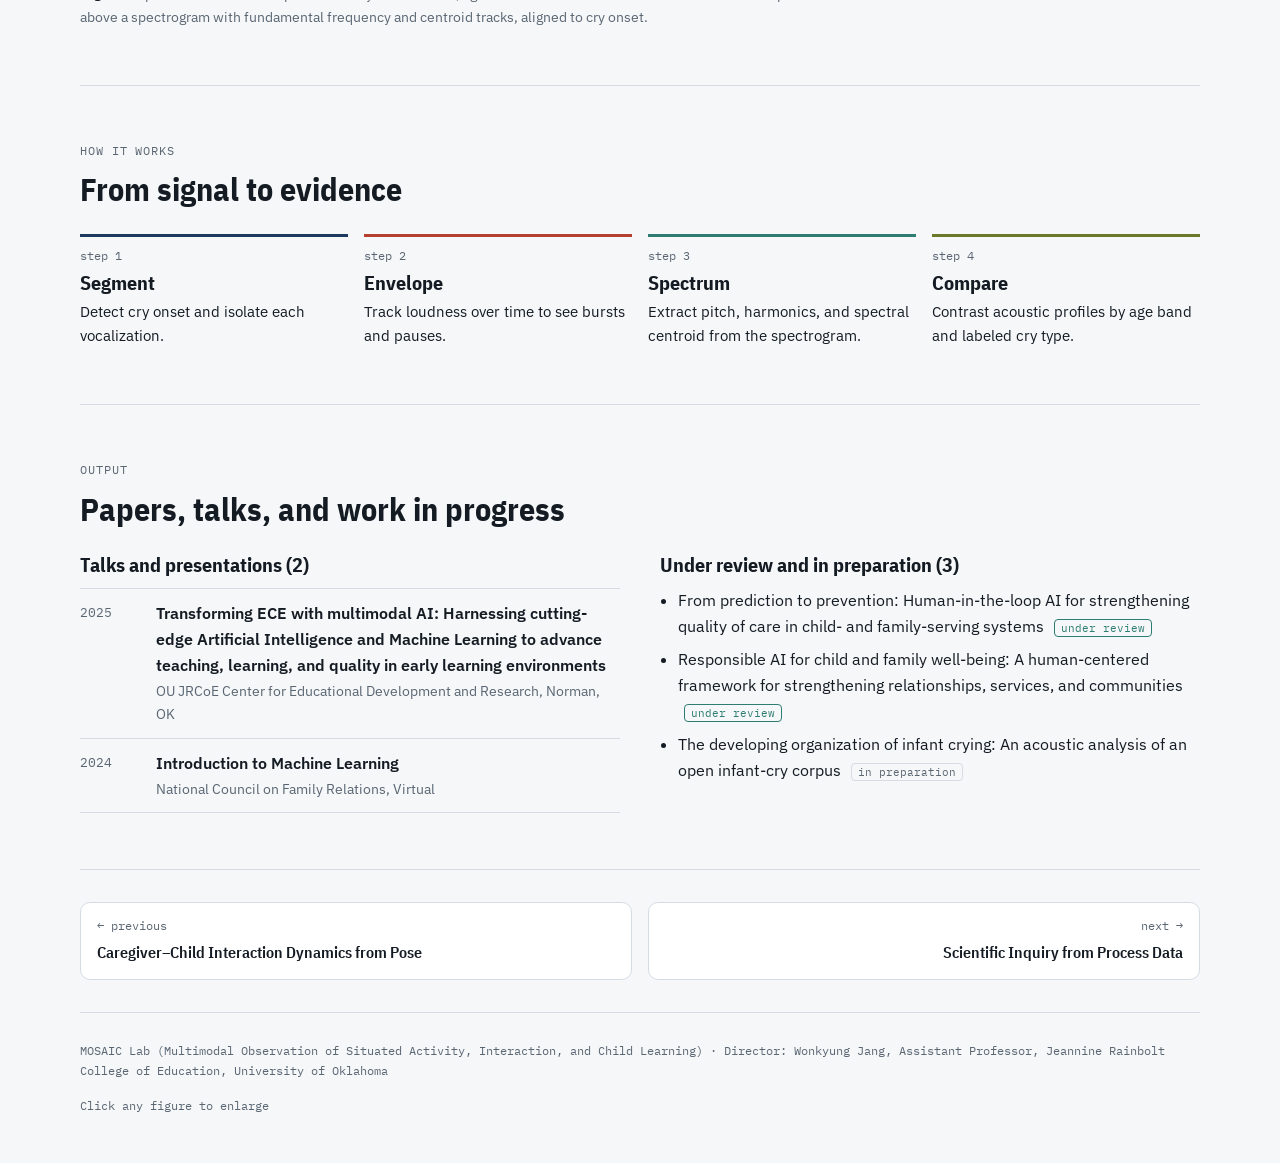
==== commit c170f8fd: "Add files via upload" ====
--- a/acoustics.html
+++ b/acoustics.html
@@ -14,7 +14,7 @@
 <a class="nm" href="index.html"><i aria-hidden="true"><b style="background:var(--navy)"></b><b style="background:var(--teal)"></b><b style="background:var(--brick)"></b><b style="background:var(--olive)"></b><b style="background:var(--violet)"></b><b style="background:var(--ochre)"></b></i>MOSAIC Lab</a>
 <nav aria-label="Main"><ul><li><a href="index.html">Overview</a></li><li><a href="snapshot.html">Project</a></li><li><a href="publications.html">Publications</a></li><li><a href="cv.html">CV</a></li></ul></nav></div></header>
 <div class="wrap">
-<div class="phead"><p class="crumb"><a href="index.html">Overview</a> / 05</p><nav class="subnav" aria-label="Research areas"><a href="language.html">01 Language &amp; literacy</a><a href="attention.html">02 Visual attention</a><a href="genai.html">03 Generative AI audits</a><a href="interaction.html">04 Interaction dynamics</a><a href="acoustics.html" aria-current="page">05 Cry acoustics</a><a href="inquiry.html">06 Inquiry process data</a><a href="embodiment.html">07 Embodied representation</a><a href="mosaic.html">08 MOSAIC framework</a><a href="trajectories.html">09 Family &amp; community systems</a></nav><h1>Infant Cry Acoustics</h1><p class="lede">Infant cries are structured signals. I segment cries from onset, extract their temporal envelope and spectral structure, and compare acoustic profiles across ages and cry types to describe how crying becomes organized over early development.</p><dl class="spec"><div class="q"><dt>Research question</dt><dd>How do infants' earliest signals take shape, and how do caregivers come to read them?</dd></div><div><dt>Data</dt><dd>Infant vocal and cry recordings</dd></div><div><dt>Contexts</dt><dd>Early infancy and caregiving</dd></div><div><dt>Approach</dt><dd>Acoustic analysis with developmental theory</dd></div></dl></div>
+<div class="phead"><p class="crumb"><a href="index.html">Overview</a> / 06</p><nav class="subnav" aria-label="Research areas"><a href="language.html">01 Language &amp; literacy</a><a href="quality.html">02 Environment quality &amp; assessment</a><a href="attention.html">03 Visual attention</a><a href="genai.html">04 Generative AI audits</a><a href="interaction.html">05 Interaction dynamics</a><a href="acoustics.html" aria-current="page">06 Cry acoustics</a><a href="inquiry.html">07 Inquiry process data</a><a href="embodiment.html">08 Embodied representation</a><a href="mosaic.html">09 MOSAIC framework</a><a href="trajectories.html">10 Family &amp; community systems</a></nav><h1>Infant Cry Acoustics</h1><p class="lede">Infant cries are structured signals. I segment cries from onset, extract their temporal envelope and spectral structure, and compare acoustic profiles across ages and cry types to describe how crying becomes organized over early development.</p><dl class="spec"><div class="q"><dt>Research question</dt><dd>How do infants' earliest signals take shape, and how do caregivers come to read them?</dd></div><div><dt>Data</dt><dd>Infant vocal and cry recordings</dd></div><div><dt>Contexts</dt><dd>Early infancy and caregiving</dd></div><div><dt>Approach</dt><dd>Acoustic analysis with developmental theory</dd></div></dl></div>
 <section aria-labelledby="h-cr"><div class="prose"><p class="lbl">Critical, human-centered lens</p><h2 id="h-cr">Who is seen, who decides</h2></div><div class="cagrid"><div class="ca" style="--c:var(--brick)"><span class="cak">Social semiotics</span><p>Crying is an infant's first social sign, a call that caregivers learn to read.</p></div><div class="ca" style="--c:var(--ochre)"><span class="cak">Critical big data &amp; sociotechnical</span><p>Open cry corpora come from limited populations and devices; analyses report who is in the data and avoid generalizing beyond it.</p></div><div class="ca" style="--c:var(--teal)"><span class="cak">Human-centered AI</span><p>Acoustic profiles support understanding of caregiving, not automated diagnosis of infants.</p></div></div></section>
 <section aria-label="Figures"><p class="lbl">Figures</p><div class="figs wide"><figure><button class="plate" type="button" data-zoom="cry-spectrogram.webp" data-cap="Representative acoustic profile of a cry labeled tired, age 2–6 months: waveform with smoothed envelope above a spectrogram with fundamental frequency and centroid tracks, aligned to cry onset."><img src="cry-spectrogram.webp" alt="Waveform, envelope, and spectrogram of an infant cry" width="1484" height="728" loading="lazy"></button><figcaption><b>Fig. 1</b>Representative acoustic profile of a cry labeled tired, age 2–6 months: waveform with smoothed envelope above a spectrogram with fundamental frequency and centroid tracks, aligned to cry onset.</figcaption></figure></div></section>
 <section aria-labelledby="h-app"><div class="prose"><p class="lbl">How it works</p><h2 id="h-app">From signal to evidence</h2></div><div class="steps"><div class="step"><span class="k">step 1</span><h3>Segment</h3><p>Detect cry onset and isolate each vocalization.</p></div><div class="step"><span class="k">step 2</span><h3>Envelope</h3><p>Track loudness over time to see bursts and pauses.</p></div><div class="step"><span class="k">step 3</span><h3>Spectrum</h3><p>Extract pitch, harmonics, and spectral centroid from the spectrogram.</p></div><div class="step"><span class="k">step 4</span><h3>Compare</h3><p>Contrast acoustic profiles by age band and labeled cry type.</p></div></div></section>
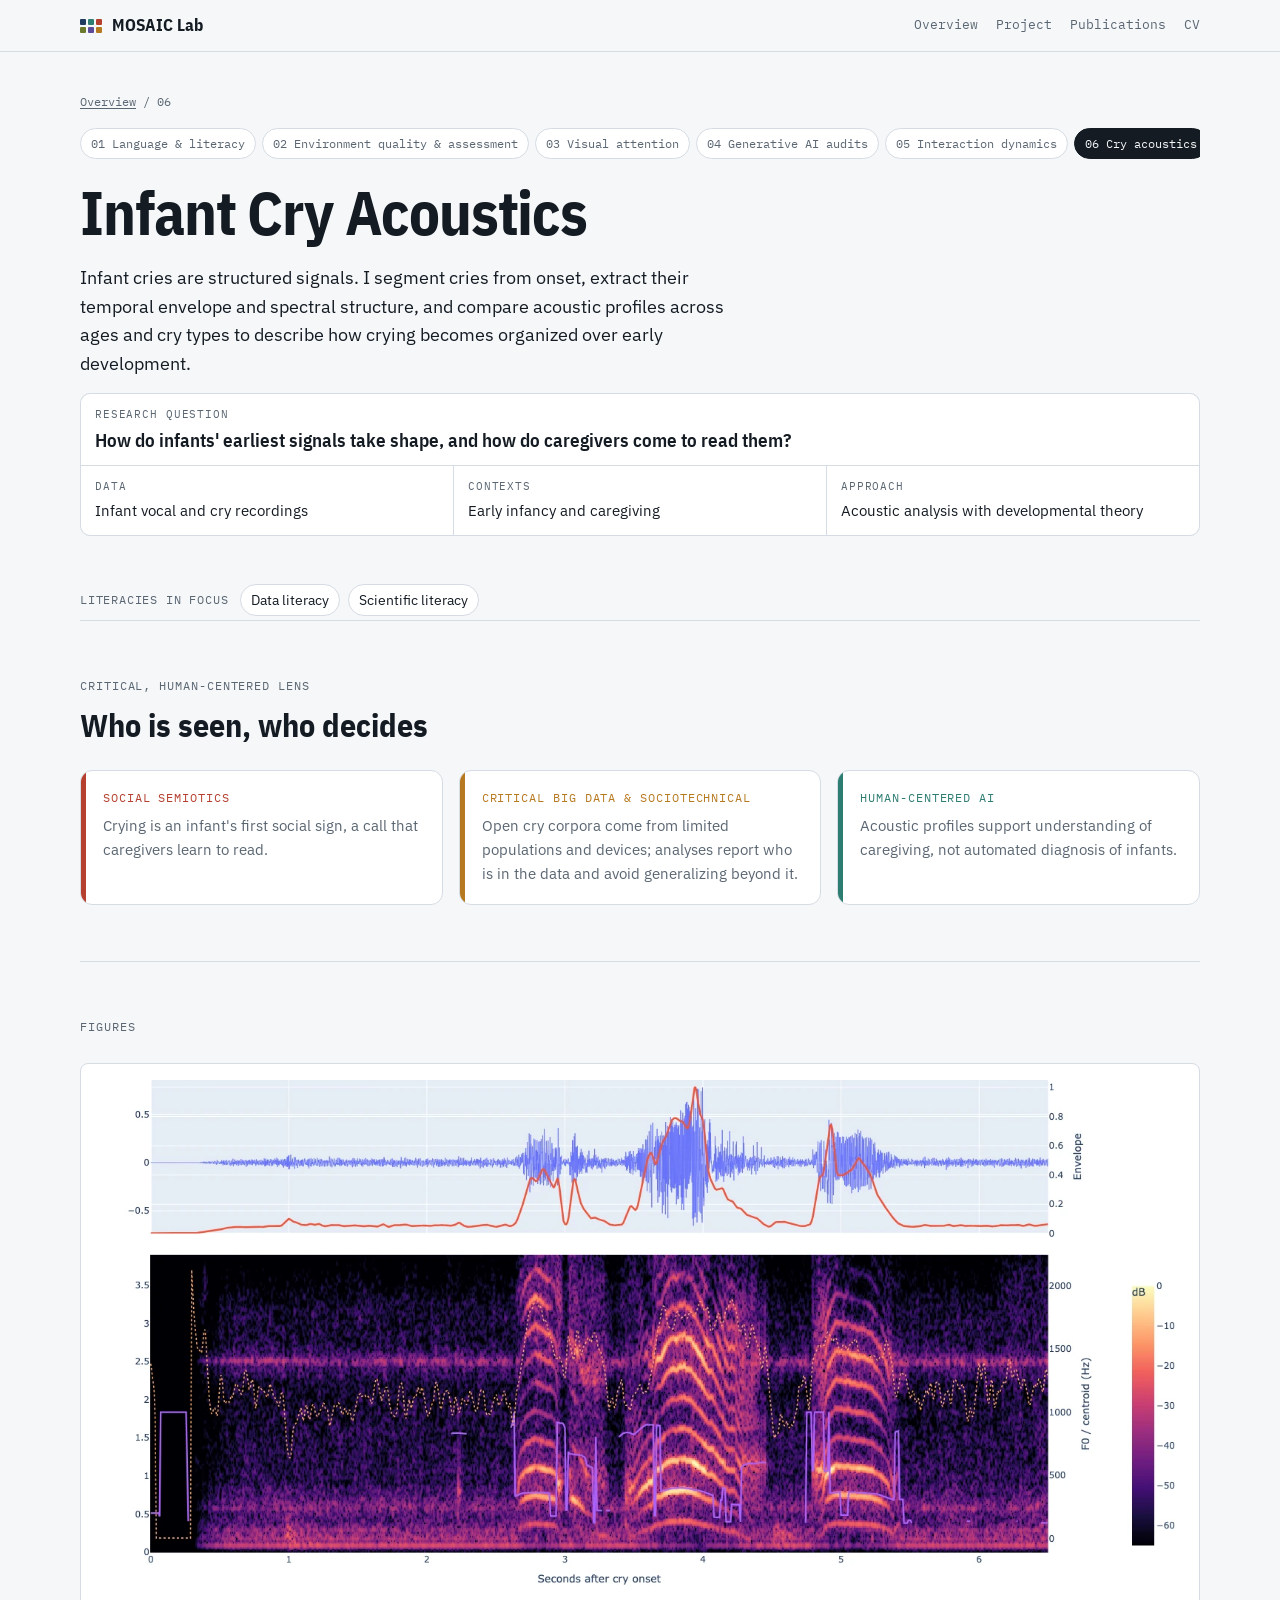
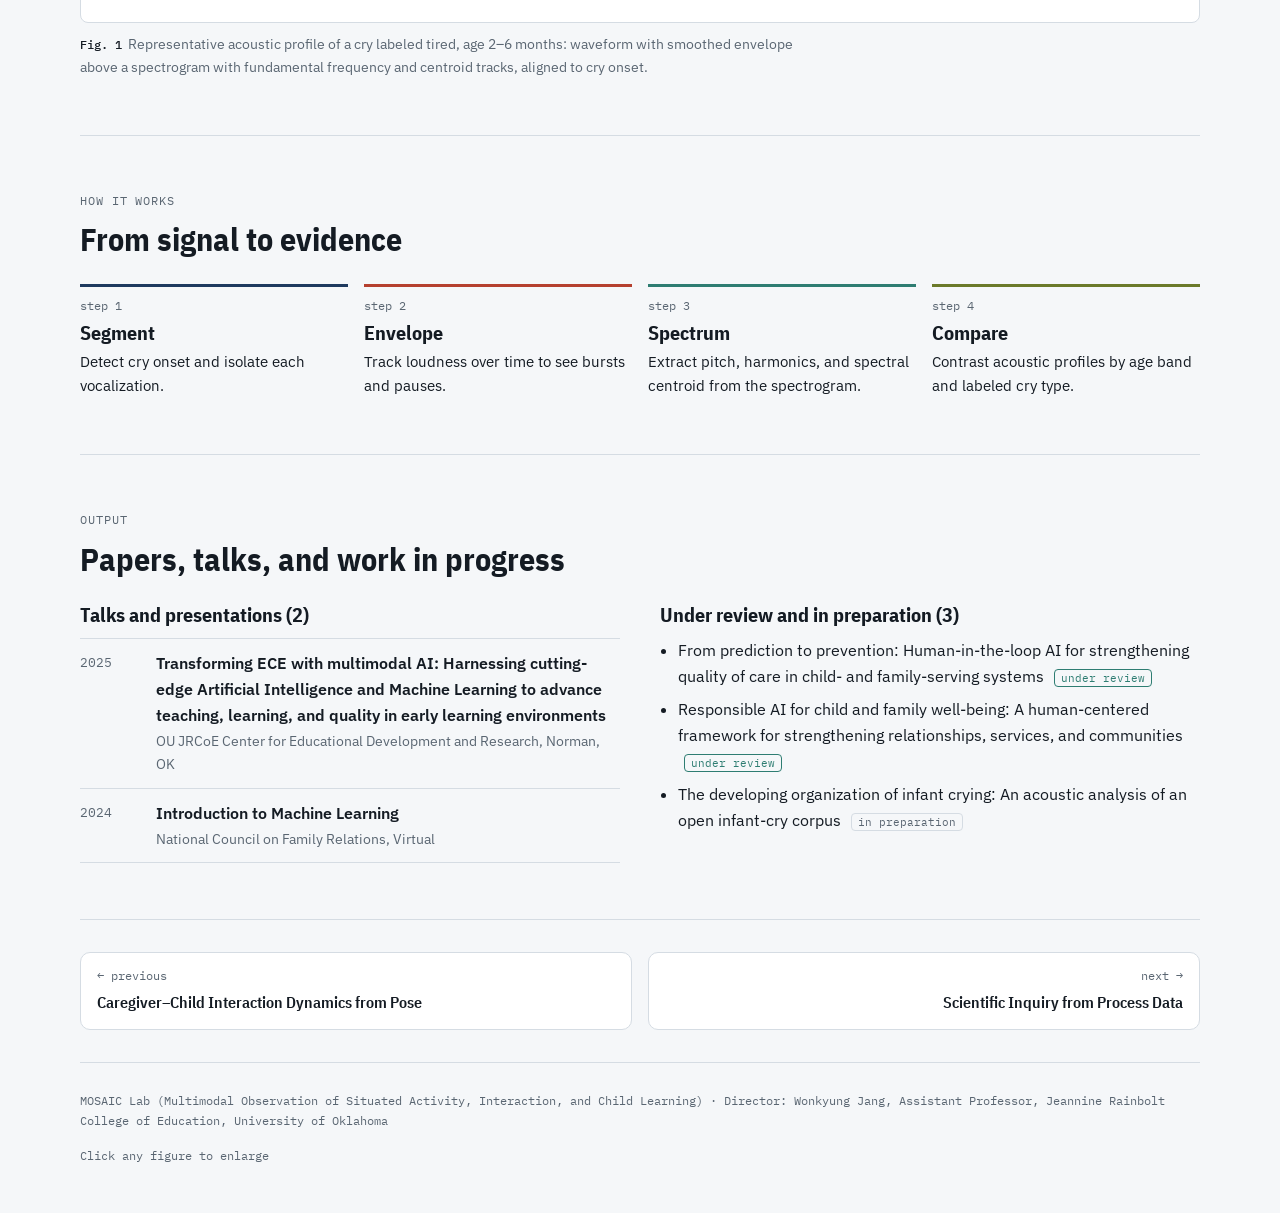
==== commit 224270c6: "Add files via upload" ====
--- a/acoustics.html
+++ b/acoustics.html
@@ -15,6 +15,7 @@
 <nav aria-label="Main"><ul><li><a href="index.html">Overview</a></li><li><a href="snapshot.html">Project</a></li><li><a href="publications.html">Publications</a></li><li><a href="cv.html">CV</a></li></ul></nav></div></header>
 <div class="wrap">
 <div class="phead"><p class="crumb"><a href="index.html">Overview</a> / 06</p><nav class="subnav" aria-label="Research areas"><a href="language.html">01 Language &amp; literacy</a><a href="quality.html">02 Environment quality &amp; assessment</a><a href="attention.html">03 Visual attention</a><a href="genai.html">04 Generative AI audits</a><a href="interaction.html">05 Interaction dynamics</a><a href="acoustics.html" aria-current="page">06 Cry acoustics</a><a href="inquiry.html">07 Inquiry process data</a><a href="embodiment.html">08 Embodied representation</a><a href="mosaic.html">09 MOSAIC framework</a><a href="trajectories.html">10 Family &amp; community systems</a></nav><h1>Infant Cry Acoustics</h1><p class="lede">Infant cries are structured signals. I segment cries from onset, extract their temporal envelope and spectral structure, and compare acoustic profiles across ages and cry types to describe how crying becomes organized over early development.</p><dl class="spec"><div class="q"><dt>Research question</dt><dd>How do infants' earliest signals take shape, and how do caregivers come to read them?</dd></div><div><dt>Data</dt><dd>Infant vocal and cry recordings</dd></div><div><dt>Contexts</dt><dd>Early infancy and caregiving</dd></div><div><dt>Approach</dt><dd>Acoustic analysis with developmental theory</dd></div></dl></div>
+<div class="litbar"><span>Literacies in focus</span><a href="index.html#h-lit">Data literacy</a><a href="index.html#h-lit">Scientific literacy</a></div>
 <section aria-labelledby="h-cr"><div class="prose"><p class="lbl">Critical, human-centered lens</p><h2 id="h-cr">Who is seen, who decides</h2></div><div class="cagrid"><div class="ca" style="--c:var(--brick)"><span class="cak">Social semiotics</span><p>Crying is an infant's first social sign, a call that caregivers learn to read.</p></div><div class="ca" style="--c:var(--ochre)"><span class="cak">Critical big data &amp; sociotechnical</span><p>Open cry corpora come from limited populations and devices; analyses report who is in the data and avoid generalizing beyond it.</p></div><div class="ca" style="--c:var(--teal)"><span class="cak">Human-centered AI</span><p>Acoustic profiles support understanding of caregiving, not automated diagnosis of infants.</p></div></div></section>
 <section aria-label="Figures"><p class="lbl">Figures</p><div class="figs wide"><figure><button class="plate" type="button" data-zoom="cry-spectrogram.webp" data-cap="Representative acoustic profile of a cry labeled tired, age 2–6 months: waveform with smoothed envelope above a spectrogram with fundamental frequency and centroid tracks, aligned to cry onset."><img src="cry-spectrogram.webp" alt="Waveform, envelope, and spectrogram of an infant cry" width="1484" height="728" loading="lazy"></button><figcaption><b>Fig. 1</b>Representative acoustic profile of a cry labeled tired, age 2–6 months: waveform with smoothed envelope above a spectrogram with fundamental frequency and centroid tracks, aligned to cry onset.</figcaption></figure></div></section>
 <section aria-labelledby="h-app"><div class="prose"><p class="lbl">How it works</p><h2 id="h-app">From signal to evidence</h2></div><div class="steps"><div class="step"><span class="k">step 1</span><h3>Segment</h3><p>Detect cry onset and isolate each vocalization.</p></div><div class="step"><span class="k">step 2</span><h3>Envelope</h3><p>Track loudness over time to see bursts and pauses.</p></div><div class="step"><span class="k">step 3</span><h3>Spectrum</h3><p>Extract pitch, harmonics, and spectral centroid from the spectrogram.</p></div><div class="step"><span class="k">step 4</span><h3>Compare</h3><p>Contrast acoustic profiles by age band and labeled cry type.</p></div></div></section>
--- a/site.css
+++ b/site.css
@@ -569,3 +569,14 @@
 .qt span{display:block;font-family:"IBM Plex Mono",monospace;font-size:.72rem;letter-spacing:.06em;text-transform:uppercase;color:var(--brick);margin-bottom:6px}
 .qt p{margin:0;font-size:.88rem;line-height:1.5}
 @media (max-width:900px){.qtypes{grid-template-columns:1fr 1fr}}
+.cagrid.ci4{grid-template-columns:repeat(4,minmax(0,1fr))}@media (max-width:1000px){.cagrid.ci4{grid-template-columns:1fr 1fr}}@media (max-width:640px){.cagrid.ci4{grid-template-columns:1fr}}
+.litgrid{display:grid;grid-template-columns:repeat(5,minmax(0,1fr));gap:12px;margin-top:16px}
+.lit{display:block;text-decoration:none;color:inherit;background:var(--surface);border:1px solid var(--rule);border-top:4px solid var(--c);border-radius:10px;padding:14px 14px 16px;transition:transform .15s}
+.lit:hover{transform:translateY(-2px)}
+.lit span{font-family:"IBM Plex Mono",monospace;font-size:.72rem;letter-spacing:.07em;text-transform:uppercase;color:var(--c)}
+.lit h3{margin:6px 0 6px;font-size:1rem;line-height:1.3}.lit p{margin:0;font-size:.88rem;line-height:1.5;color:var(--muted)}
+.litbar{display:flex;flex-wrap:wrap;gap:8px;align-items:center;margin:14px 0 4px}
+.litbar span{font-family:"IBM Plex Mono",monospace;font-size:.72rem;letter-spacing:.07em;text-transform:uppercase;color:var(--muted);margin-right:4px}
+.litbar a{font-size:.85rem;padding:4px 10px;border:1px solid var(--rule);border-radius:999px;background:var(--surface);color:var(--ink);text-decoration:none}
+@media (max-width:1000px){.litgrid{grid-template-columns:1fr 1fr}}@media (max-width:600px){.litgrid{grid-template-columns:1fr}}
+@media (prefers-reduced-motion:reduce){.lit{transition:none}}
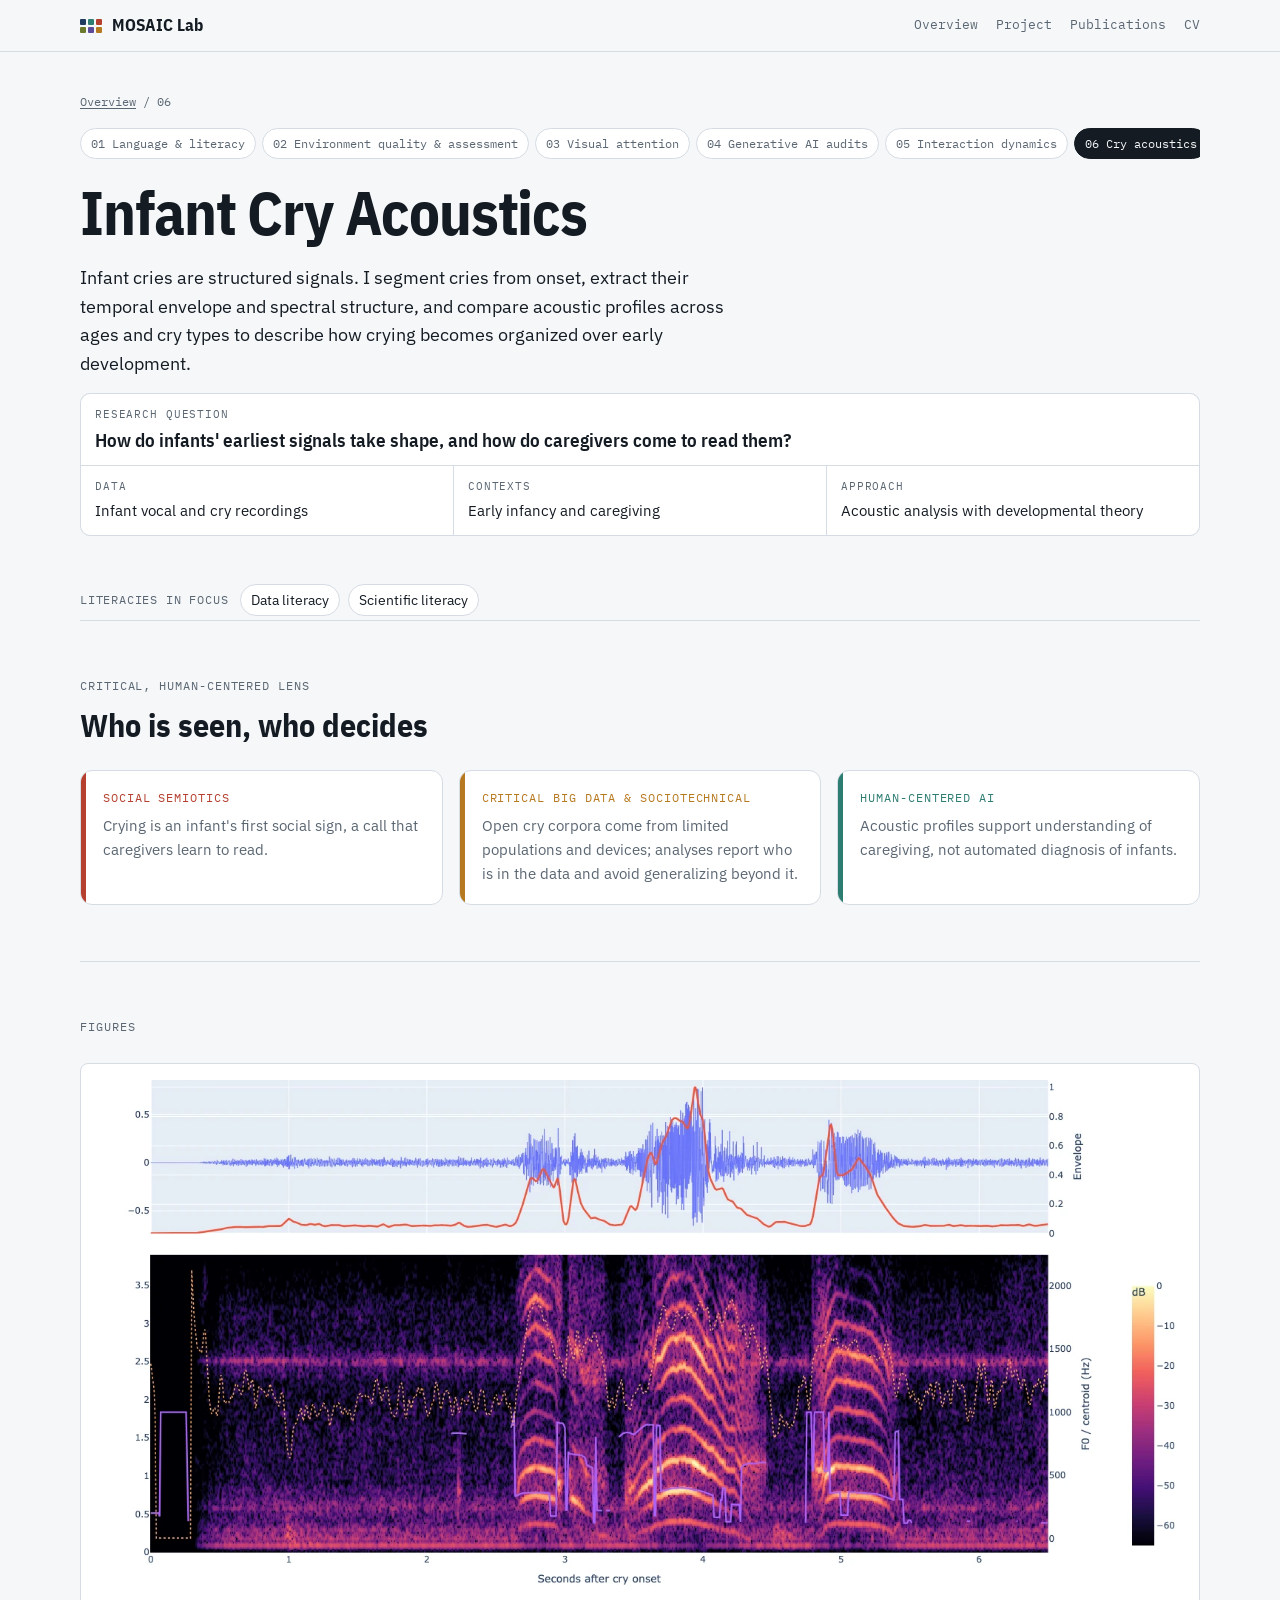
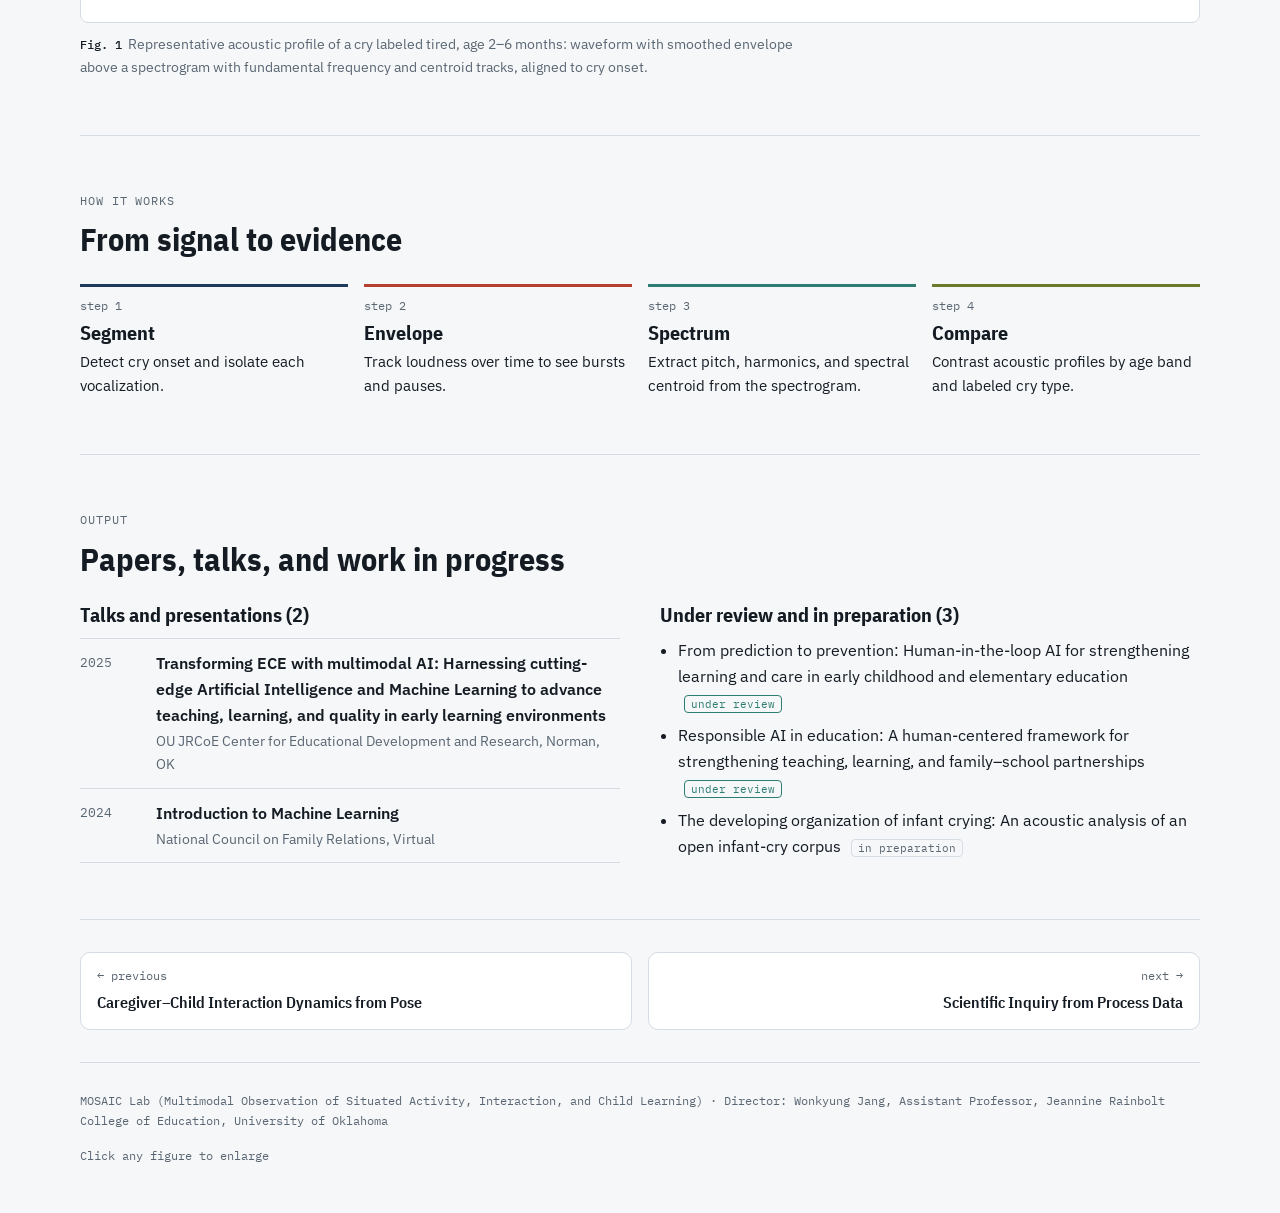
==== commit 25035cc2: "Add files via upload" ====
--- a/acoustics.html
+++ b/acoustics.html
@@ -19,7 +19,7 @@
 <section aria-labelledby="h-cr"><div class="prose"><p class="lbl">Critical, human-centered lens</p><h2 id="h-cr">Who is seen, who decides</h2></div><div class="cagrid"><div class="ca" style="--c:var(--brick)"><span class="cak">Social semiotics</span><p>Crying is an infant's first social sign, a call that caregivers learn to read.</p></div><div class="ca" style="--c:var(--ochre)"><span class="cak">Critical big data &amp; sociotechnical</span><p>Open cry corpora come from limited populations and devices; analyses report who is in the data and avoid generalizing beyond it.</p></div><div class="ca" style="--c:var(--teal)"><span class="cak">Human-centered AI</span><p>Acoustic profiles support understanding of caregiving, not automated diagnosis of infants.</p></div></div></section>
 <section aria-label="Figures"><p class="lbl">Figures</p><div class="figs wide"><figure><button class="plate" type="button" data-zoom="cry-spectrogram.webp" data-cap="Representative acoustic profile of a cry labeled tired, age 2–6 months: waveform with smoothed envelope above a spectrogram with fundamental frequency and centroid tracks, aligned to cry onset."><img src="cry-spectrogram.webp" alt="Waveform, envelope, and spectrogram of an infant cry" width="1484" height="728" loading="lazy"></button><figcaption><b>Fig. 1</b>Representative acoustic profile of a cry labeled tired, age 2–6 months: waveform with smoothed envelope above a spectrogram with fundamental frequency and centroid tracks, aligned to cry onset.</figcaption></figure></div></section>
 <section aria-labelledby="h-app"><div class="prose"><p class="lbl">How it works</p><h2 id="h-app">From signal to evidence</h2></div><div class="steps"><div class="step"><span class="k">step 1</span><h3>Segment</h3><p>Detect cry onset and isolate each vocalization.</p></div><div class="step"><span class="k">step 2</span><h3>Envelope</h3><p>Track loudness over time to see bursts and pauses.</p></div><div class="step"><span class="k">step 3</span><h3>Spectrum</h3><p>Extract pitch, harmonics, and spectral centroid from the spectrogram.</p></div><div class="step"><span class="k">step 4</span><h3>Compare</h3><p>Contrast acoustic profiles by age band and labeled cry type.</p></div></div></section>
-<section aria-labelledby="h-pp"><div class="prose"><p class="lbl">Output</p><h2 id="h-pp">Papers, talks, and work in progress</h2></div><div class="cols2"><div class="block"><h3>Talks and presentations (2)</h3><ol class="bib"><li><span class="y">2025</span><div><p class="t">Transforming ECE with multimodal AI: Harnessing cutting-edge Artificial Intelligence and Machine Learning to advance teaching, learning, and quality in early learning environments</p><p class="v">OU JRCoE Center for Educational Development and Research, Norman, OK</p></div></li><li><span class="y">2024</span><div><p class="t">Introduction to Machine Learning</p><p class="v">National Council on Family Relations, Virtual</p></div></li></ol></div><div class="block"><h3>Under review and in preparation (3)</h3><ul class="clean"><li>From prediction to prevention: Human-in-the-loop AI for strengthening quality of care in child- and family-serving systems <span class="tag st">under review</span></li><li>Responsible AI for child and family well-being: A human-centered framework for strengthening relationships, services, and communities <span class="tag st">under review</span></li><li>The developing organization of infant crying: An acoustic analysis of an open infant-cry corpus <span class="tag">in preparation</span></li></ul></div></div></section>
+<section aria-labelledby="h-pp"><div class="prose"><p class="lbl">Output</p><h2 id="h-pp">Papers, talks, and work in progress</h2></div><div class="cols2"><div class="block"><h3>Talks and presentations (2)</h3><ol class="bib"><li><span class="y">2025</span><div><p class="t">Transforming ECE with multimodal AI: Harnessing cutting-edge Artificial Intelligence and Machine Learning to advance teaching, learning, and quality in early learning environments</p><p class="v">OU JRCoE Center for Educational Development and Research, Norman, OK</p></div></li><li><span class="y">2024</span><div><p class="t">Introduction to Machine Learning</p><p class="v">National Council on Family Relations, Virtual</p></div></li></ol></div><div class="block"><h3>Under review and in preparation (3)</h3><ul class="clean"><li>From prediction to prevention: Human-in-the-loop AI for strengthening learning and care in early childhood and elementary education <span class="tag st">under review</span></li><li>Responsible AI in education: A human-centered framework for strengthening teaching, learning, and family–school partnerships <span class="tag st">under review</span></li><li>The developing organization of infant crying: An acoustic analysis of an open infant-cry corpus <span class="tag">in preparation</span></li></ul></div></div></section>
 <nav class="pager" aria-label="Previous and next"><a href="interaction.html"><span>← previous</span>Caregiver–Child Interaction Dynamics from Pose</a><a class="nx" href="inquiry.html"><span>next →</span>Scientific Inquiry from Process Data</a></nav>
 <footer><span>MOSAIC Lab (Multimodal Observation of Situated Activity, Interaction, and Child Learning) · Director: Wonkyung Jang, Assistant Professor, Jeannine Rainbolt College of Education, University of Oklahoma</span><span>Click any figure to enlarge</span></footer>
 </div>
